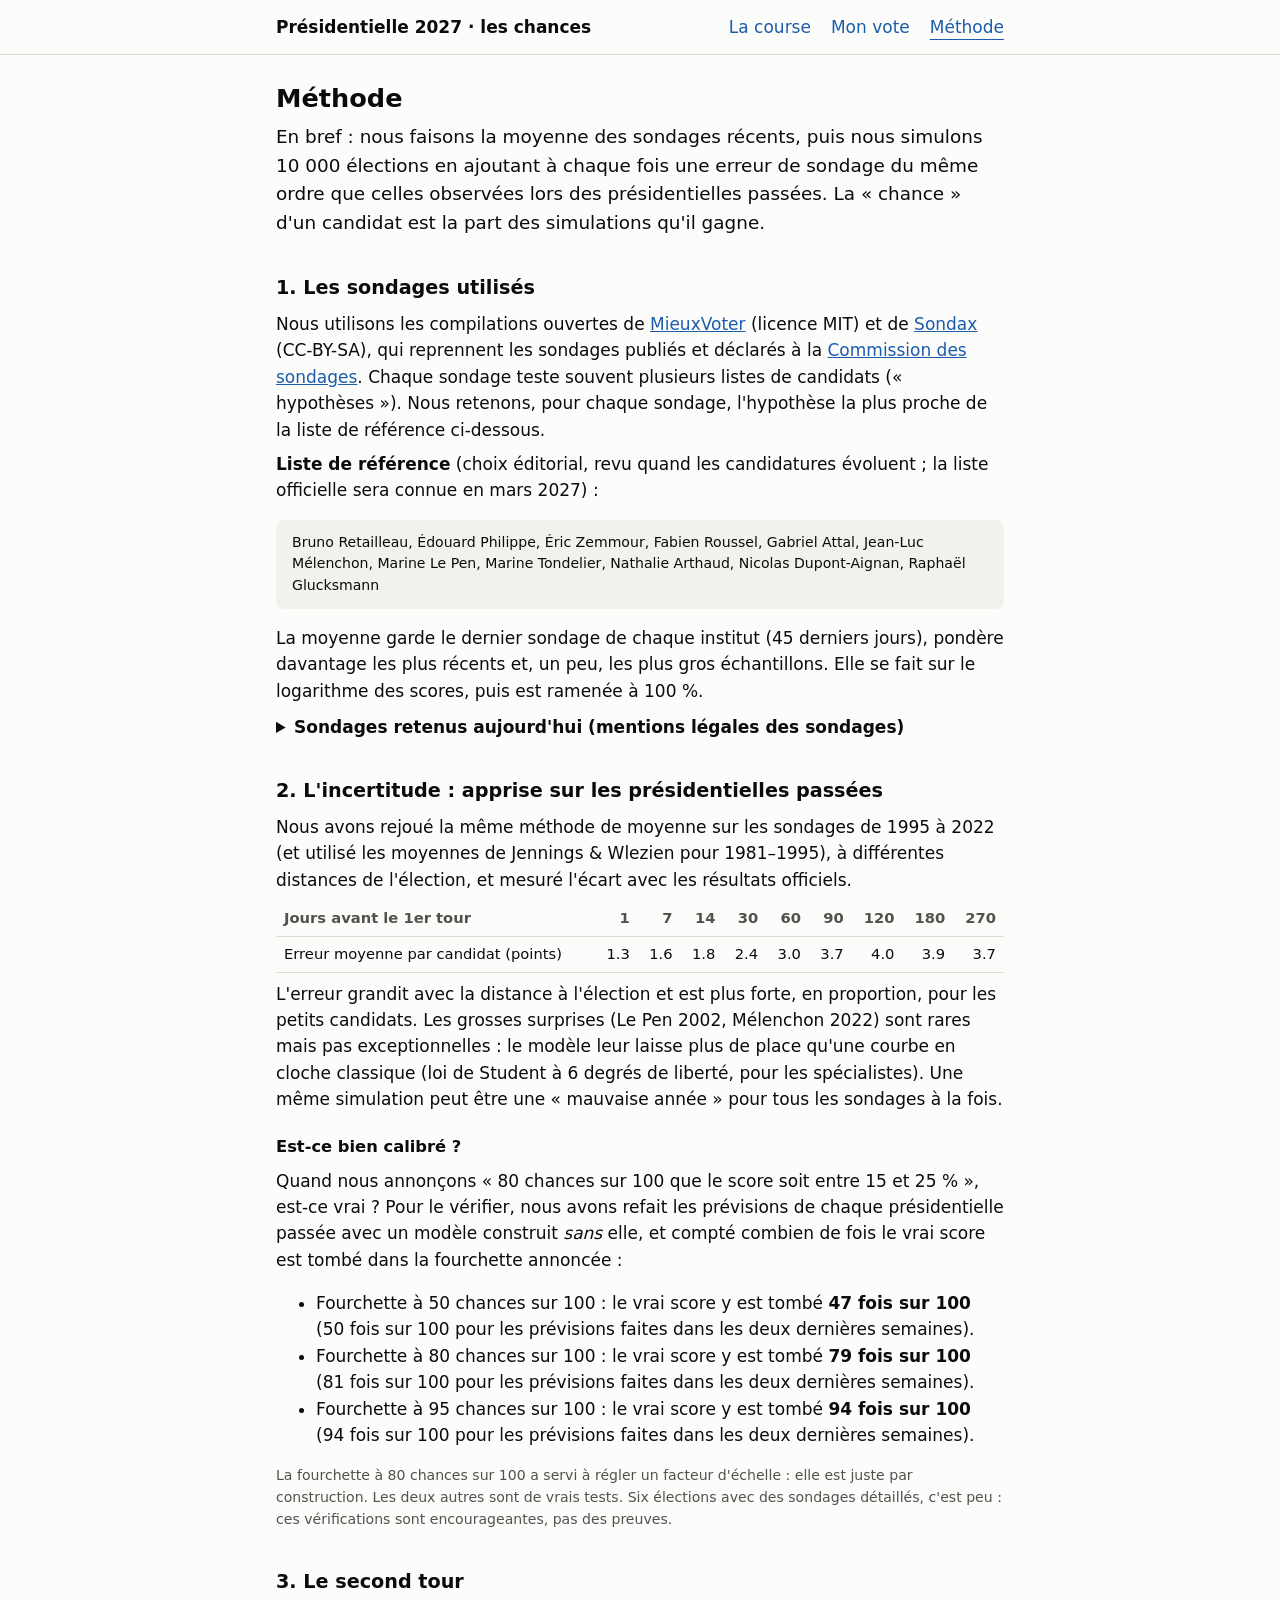
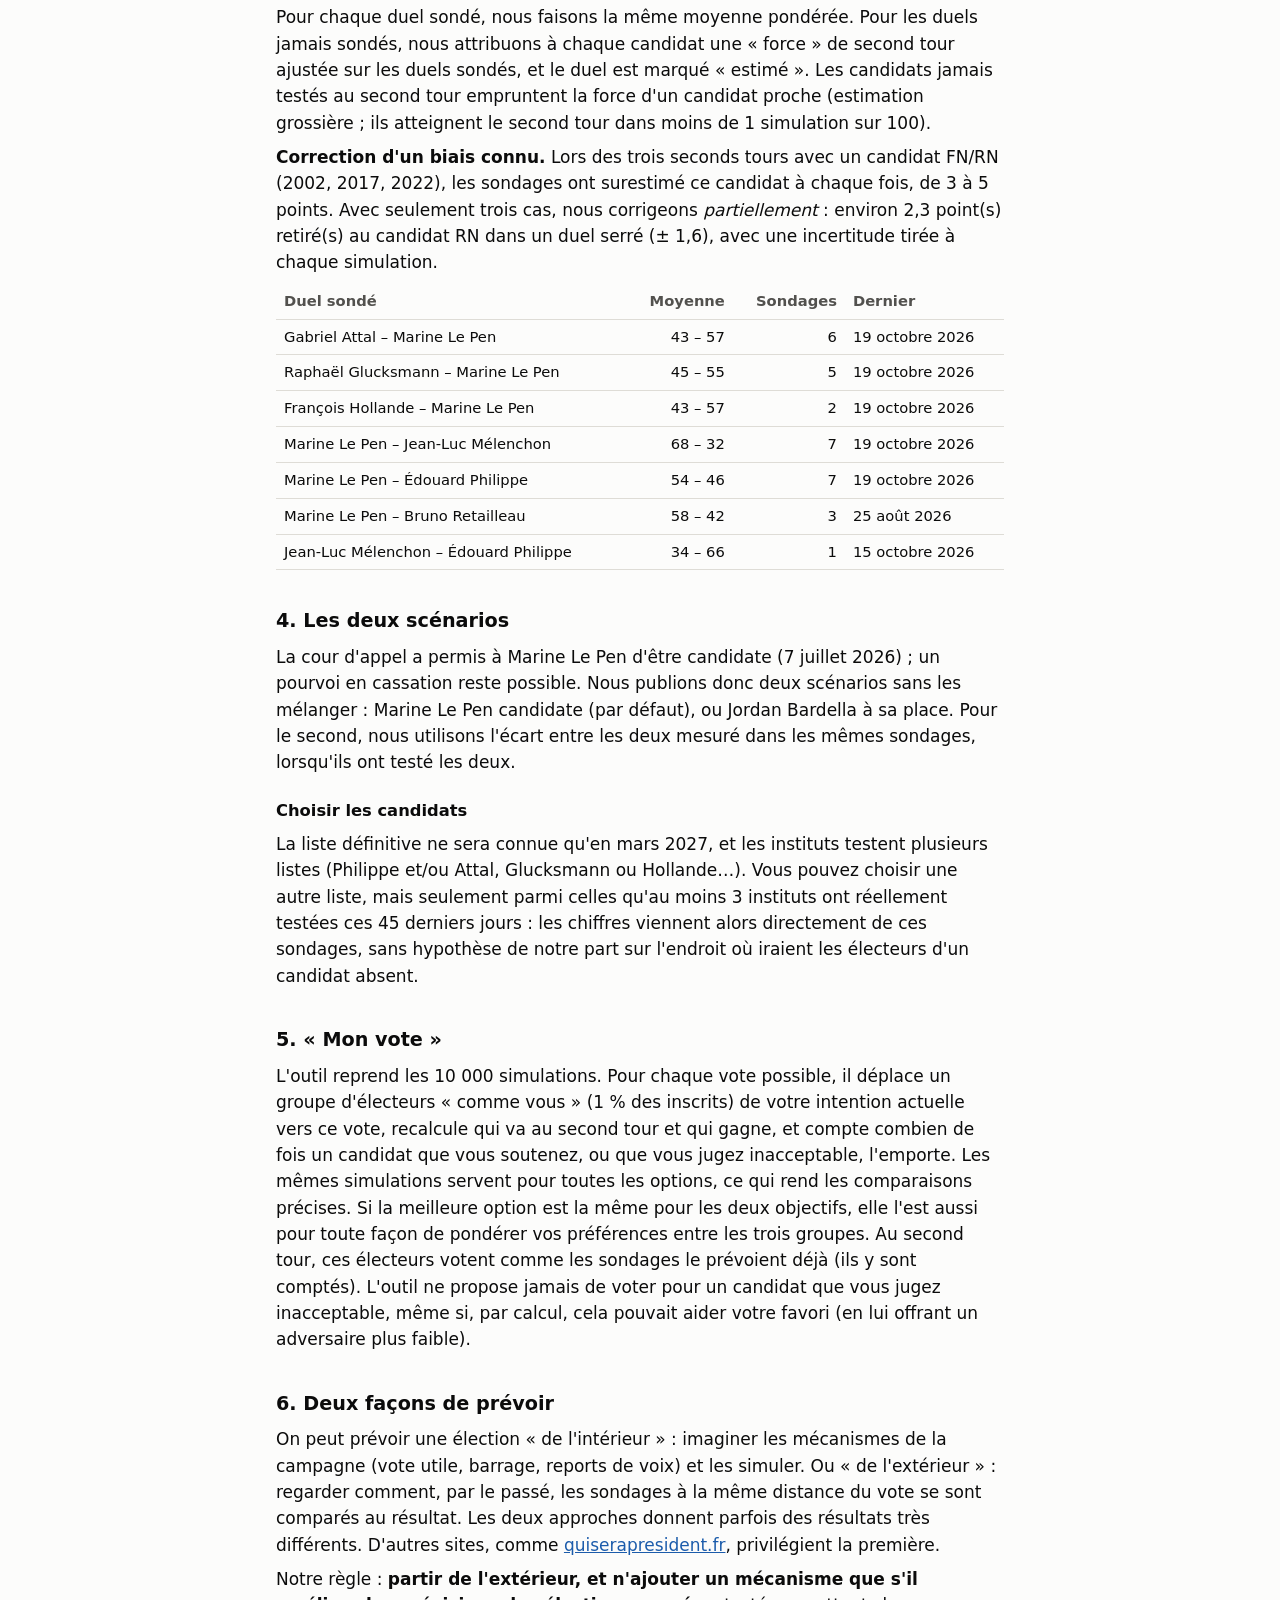
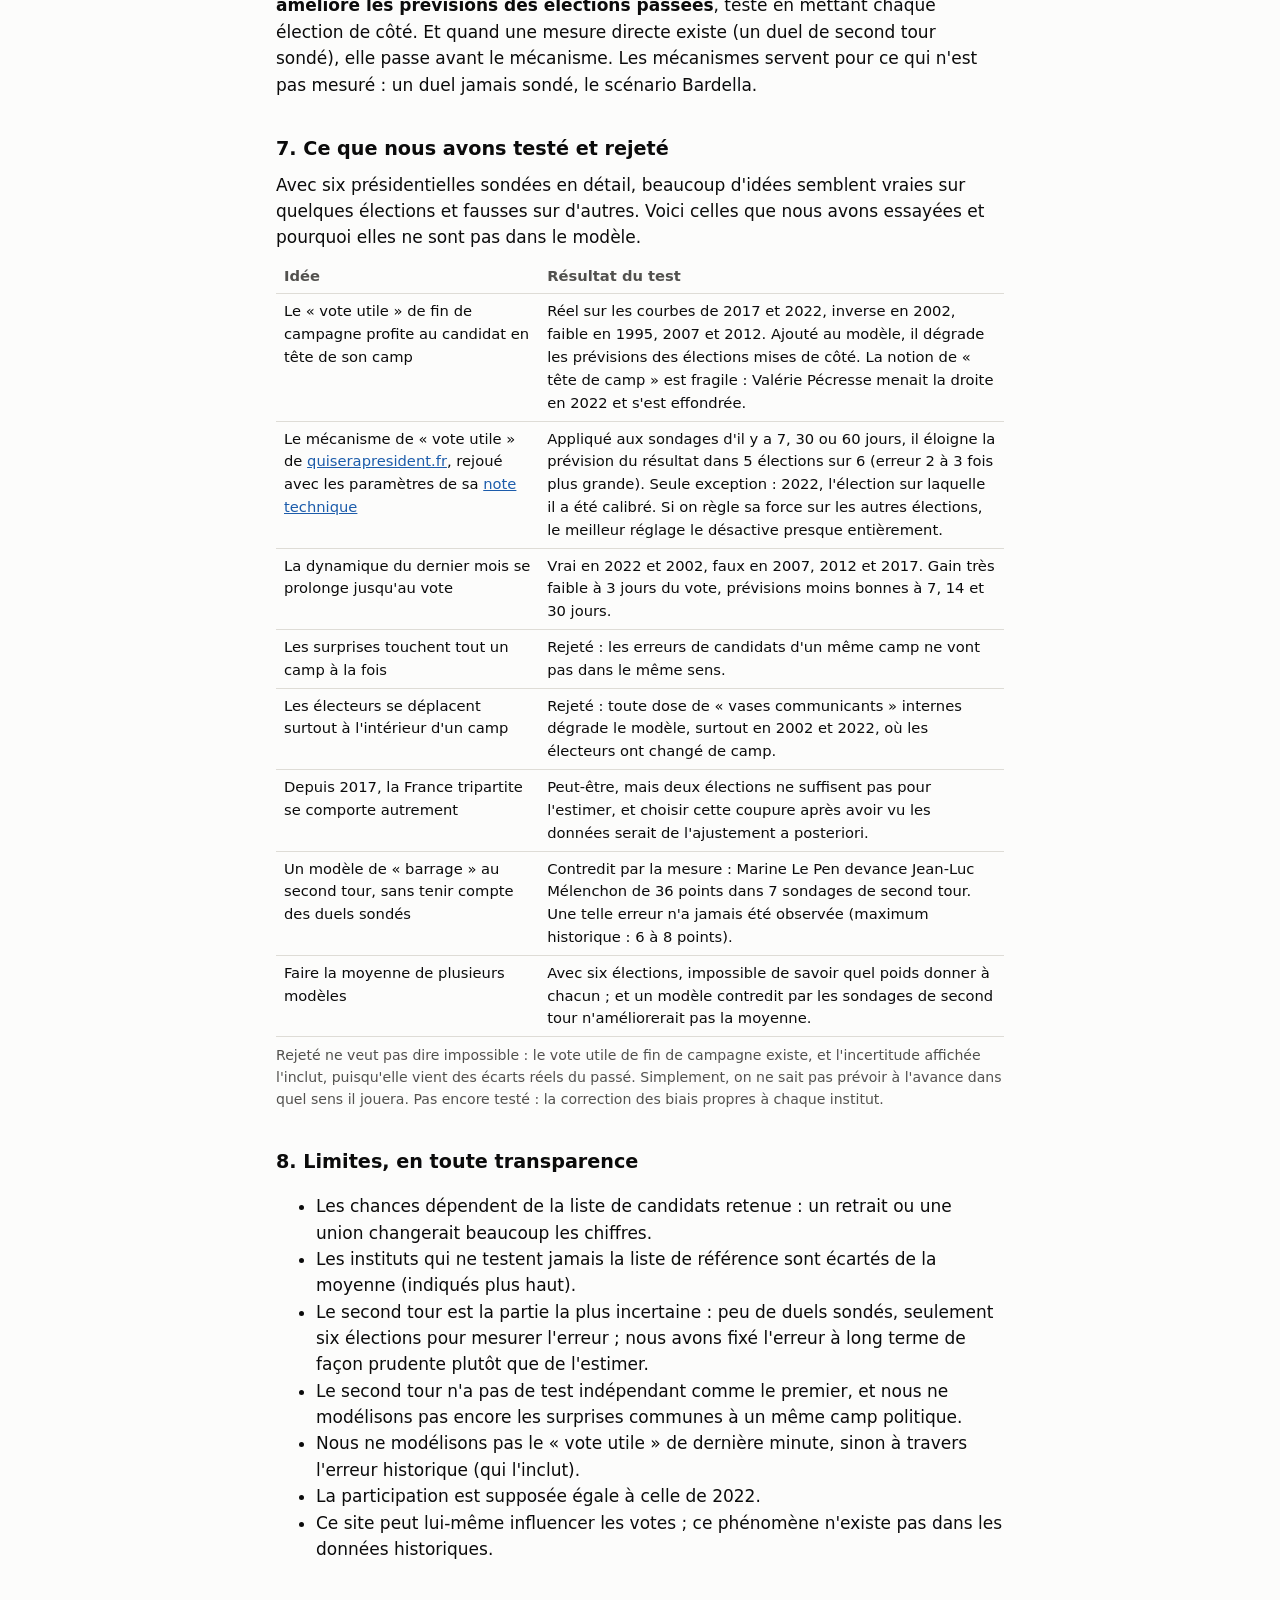
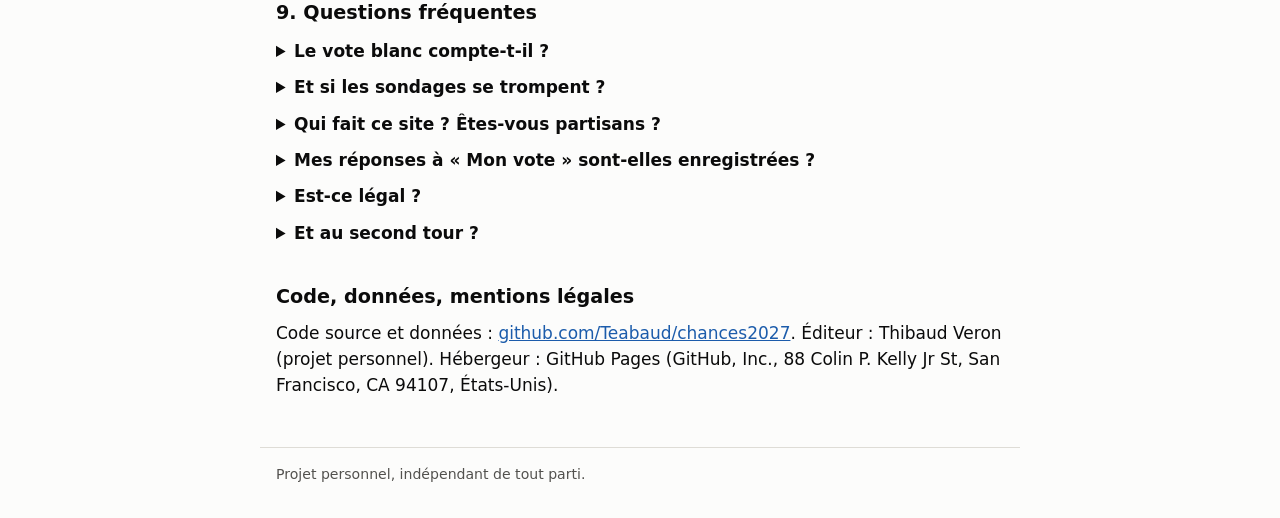
==== site/methode.html @ 71c8d654 "Présidentielle 2027 forecast: pipeline, backtest, site and daily workflow Poll aggregation (MieuxVot" ====
<!doctype html>
<html lang="fr">
<head>
<meta charset="utf-8">
<meta name="viewport" content="width=device-width, initial-scale=1">
<title>Présidentielle 2027 — Méthode</title>
<meta name="description" content="Comment les sondages sont transformés en chances : données, modèle, tests sur les présidentielles passées, limites.">
<link rel="stylesheet" href="style.css">
</head>
<body>
<header><nav>
  <a class="brand" href="index.html">Présidentielle 2027 · les chances</a>
  <a href="index.html">La course</a>
  <a href="vote.html">Mon vote</a>
  <a href="methode.html" aria-current="page">Méthode</a>
</nav></header>
<main>
  <h1>Méthode</h1>
  <p class="lead">En bref : nous faisons la moyenne des sondages récents, puis nous simulons 10 000 élections
    en ajoutant à chaque fois une erreur de sondage du même ordre que celles observées lors des présidentielles passées.
    La « chance » d'un candidat est la part des simulations qu'il gagne.</p>

  <h2>1. Les sondages utilisés</h2>
  <p>Nous utilisons les compilations ouvertes de <a href="https://github.com/MieuxVoter/presidentielle2027">MieuxVoter</a> (licence MIT)
    et de <a href="https://sondax.fr">Sondax</a> (CC-BY-SA), qui reprennent les sondages publiés et déclarés à la
    <a href="https://www.commission-des-sondages.fr">Commission des sondages</a>. Chaque sondage teste souvent plusieurs
    listes de candidats (« hypothèses »). Nous retenons, pour chaque sondage, l'hypothèse la plus proche de la liste de référence ci-dessous.</p>
  <p><strong>Liste de référence</strong> (choix éditorial, revu quand les candidatures évoluent ; la liste officielle sera connue en mars 2027) :</p>
  <p id="lineup" class="box small"></p>
  <p id="excluded" class="small"></p>
  <p>La moyenne garde le dernier sondage de chaque institut (45 derniers jours), pondère davantage les plus récents et,
    un peu, les plus gros échantillons. Elle se fait sur le logarithme des scores, puis est ramenée à 100 %.</p>
  <details><summary>Sondages retenus aujourd'hui (mentions légales des sondages)</summary>
    <div class="scroll"><table id="polls"></table></div>
    <p class="small muted">Chaque sondage a sa notice détaillée (commanditaire, méthode, marge d'erreur) sur le site de la Commission des sondages.</p>
  </details>

  <h2>2. L'incertitude : apprise sur les présidentielles passées</h2>
  <p>Nous avons rejoué la même méthode de moyenne sur les sondages de 1995 à 2022 (et utilisé les moyennes de
    Jennings &amp; Wlezien pour 1981–1995), à différentes distances de l'élection, et mesuré l'écart avec les résultats officiels.</p>
  <div class="scroll"><table id="mae"></table></div>
  <p>L'erreur grandit avec la distance à l'élection et est plus forte, en proportion, pour les petits candidats. Les grosses surprises
    (Le Pen 2002, Mélenchon 2022) sont rares mais pas exceptionnelles : le modèle leur laisse plus de place qu'une courbe en cloche classique
    (loi de Student à <span id="nu"></span> degrés de liberté, pour les spécialistes). Une même simulation peut être une « mauvaise année » pour tous les sondages à la fois.</p>

  <h3>Est-ce bien calibré ?</h3>
  <p>Quand nous annonçons « 80 chances sur 100 que le score soit entre 15 et 25 % », est-ce vrai ? Pour le vérifier, nous avons
    refait les prévisions de chaque présidentielle passée avec un modèle construit <em>sans</em> elle, et compté combien de fois le vrai score
    est tombé dans la fourchette annoncée :</p>
  <ul id="coverage"></ul>
  <p class="small muted">La fourchette à 80 chances sur 100 a servi à régler un facteur d'échelle : elle est juste par construction. Les deux autres sont de vrais tests.
    Six élections avec des sondages détaillés, c'est peu : ces vérifications sont encourageantes, pas des preuves.</p>

  <h2>3. Le second tour</h2>
  <p>Pour chaque duel sondé, nous faisons la même moyenne pondérée. Pour les duels jamais sondés, nous attribuons à chaque candidat
    une « force » de second tour ajustée sur les duels sondés, et le duel est marqué « estimé ». Les candidats jamais testés au second tour
    empruntent la force d'un candidat proche (estimation grossière ; ils atteignent le second tour dans moins de 1 simulation sur 100).</p>
  <p><strong>Correction d'un biais connu.</strong> Lors des trois seconds tours avec un candidat FN/RN (2002, 2017, 2022), les sondages ont
    surestimé ce candidat à chaque fois, de 3 à 5 points. Avec seulement trois cas, nous corrigeons <em>partiellement</em> :
    <span id="rnbias"></span>, avec une incertitude tirée à chaque simulation.</p>
  <div class="scroll"><table id="r2polled"></table></div>

  <h2>4. Les deux scénarios</h2>
  <p>La cour d'appel a permis à Marine Le Pen d'être candidate (7 juillet 2026) ; un pourvoi en cassation reste possible. Nous publions donc
    deux scénarios sans les mélanger : Marine Le Pen candidate (par défaut), ou Jordan Bardella à sa place. Pour le second, nous utilisons
    l'écart entre les deux mesuré dans les mêmes sondages, lorsqu'ils ont testé les deux.</p>

  <h3>Choisir les candidats</h3>
  <p>La liste définitive ne sera connue qu'en mars 2027, et les instituts testent plusieurs listes (Philippe et/ou Attal, Glucksmann ou Hollande…).
    Vous pouvez choisir une autre liste, mais seulement parmi celles qu'au moins 3 instituts ont réellement testées ces 45 derniers jours :
    les chiffres viennent alors directement de ces sondages, sans hypothèse de notre part sur l'endroit où iraient les électeurs d'un candidat absent.</p>

  <h2>5. « Mon vote »</h2>
  <p>L'outil reprend les 10 000 simulations. Pour chaque vote possible, il déplace un groupe d'électeurs « comme vous » (1 % des inscrits)
    de votre intention actuelle vers ce vote, recalcule qui va au second tour et qui gagne, et compte combien de fois un candidat que vous
    soutenez, ou que vous jugez inacceptable, l'emporte. Les mêmes simulations servent pour toutes les options, ce qui rend les comparaisons précises.
    Si la meilleure option est la même pour les deux objectifs, elle l'est aussi pour toute façon de pondérer vos préférences entre les trois groupes.
    Au second tour, ces électeurs votent comme les sondages le prévoient déjà (ils y sont comptés).
    L'outil ne propose jamais de voter pour un candidat que vous jugez inacceptable, même si, par calcul, cela pouvait aider votre favori (en lui offrant un adversaire plus faible).</p>

  <h2>6. Deux façons de prévoir</h2>
  <p>On peut prévoir une élection « de l'intérieur » : imaginer les mécanismes de la campagne (vote utile, barrage, reports de voix) et les simuler.
    Ou « de l'extérieur » : regarder comment, par le passé, les sondages à la même distance du vote se sont comparés au résultat.
    Les deux approches donnent parfois des résultats très différents. D'autres sites, comme
    <a href="https://www.quiserapresident.fr/methodologie">quiserapresident.fr</a>, privilégient la première.</p>
  <p>Notre règle : <strong>partir de l'extérieur, et n'ajouter un mécanisme que s'il améliore les prévisions des élections passées</strong>,
    testé en mettant chaque élection de côté. Et quand une mesure directe existe (un duel de second tour sondé), elle passe avant le mécanisme.
    Les mécanismes servent pour ce qui n'est pas mesuré : un duel jamais sondé, le scénario Bardella.</p>

  <h2>7. Ce que nous avons testé et rejeté</h2>
  <p>Avec six présidentielles sondées en détail, beaucoup d'idées semblent vraies sur quelques élections et fausses sur d'autres.
    Voici celles que nous avons essayées et pourquoi elles ne sont pas dans le modèle.</p>
  <div class="scroll"><table>
    <thead><tr><th>Idée</th><th>Résultat du test</th></tr></thead>
    <tbody>
      <tr><td>Le « vote utile » de fin de campagne profite au candidat en tête de son camp</td>
        <td>Réel sur les courbes de 2017 et 2022, inverse en 2002, faible en 1995, 2007 et 2012. Ajouté au modèle, il dégrade les prévisions des élections mises de côté. La notion de « tête de camp » est fragile : Valérie Pécresse menait la droite en 2022 et s'est effondrée.</td></tr>
      <tr><td>Le mécanisme de « vote utile » de <a href="https://www.quiserapresident.fr/methodologie">quiserapresident.fr</a>, rejoué avec les paramètres de sa <a href="https://www.quiserapresident.fr/Note_technique.pdf">note technique</a></td>
        <td>Appliqué aux sondages d'il y a 7, 30 ou 60 jours, il éloigne la prévision du résultat dans 5 élections sur 6 (erreur 2 à 3 fois plus grande).
          Seule exception : 2022, l'élection sur laquelle il a été calibré. Si on règle sa force sur les autres élections, le meilleur réglage le désactive presque entièrement.</td></tr>
      <tr><td>La dynamique du dernier mois se prolonge jusqu'au vote</td>
        <td>Vrai en 2022 et 2002, faux en 2007, 2012 et 2017. Gain très faible à 3 jours du vote, prévisions moins bonnes à 7, 14 et 30 jours.</td></tr>
      <tr><td>Les surprises touchent tout un camp à la fois</td>
        <td>Rejeté : les erreurs de candidats d'un même camp ne vont pas dans le même sens.</td></tr>
      <tr><td>Les électeurs se déplacent surtout à l'intérieur d'un camp</td>
        <td>Rejeté : toute dose de « vases communicants » internes dégrade le modèle, surtout en 2002 et 2022, où les électeurs ont changé de camp.</td></tr>
      <tr><td>Depuis 2017, la France tripartite se comporte autrement</td>
        <td>Peut-être, mais deux élections ne suffisent pas pour l'estimer, et choisir cette coupure après avoir vu les données serait de l'ajustement a posteriori.</td></tr>
      <tr><td>Un modèle de « barrage » au second tour, sans tenir compte des duels sondés</td>
        <td>Contredit par la mesure : Marine Le Pen devance Jean-Luc Mélenchon de 36 points dans 7 sondages de second tour. Une telle erreur n'a jamais été observée (maximum historique : 6 à 8 points).</td></tr>
      <tr><td>Faire la moyenne de plusieurs modèles</td>
        <td>Avec six élections, impossible de savoir quel poids donner à chacun ; et un modèle contredit par les sondages de second tour n'améliorerait pas la moyenne.</td></tr>
    </tbody>
  </table></div>
  <p class="small muted">Rejeté ne veut pas dire impossible : le vote utile de fin de campagne existe, et l'incertitude affichée l'inclut, puisqu'elle vient des écarts réels du passé.
    Simplement, on ne sait pas prévoir à l'avance dans quel sens il jouera. Pas encore testé : la correction des biais propres à chaque institut.</p>

  <h2>8. Limites, en toute transparence</h2>
  <ul>
    <li>Les chances dépendent de la liste de candidats retenue : un retrait ou une union changerait beaucoup les chiffres.</li>
    <li>Les instituts qui ne testent jamais la liste de référence sont écartés de la moyenne (indiqués plus haut).</li>
    <li>Le second tour est la partie la plus incertaine : peu de duels sondés, seulement six élections pour mesurer l'erreur ; nous avons fixé
      l'erreur à long terme de façon prudente plutôt que de l'estimer.</li>
    <li>Le second tour n'a pas de test indépendant comme le premier, et nous ne modélisons pas encore les surprises communes à un même camp politique.</li>
    <li>Nous ne modélisons pas le « vote utile » de dernière minute, sinon à travers l'erreur historique (qui l'inclut).</li>
    <li>La participation est supposée égale à celle de 2022.</li>
    <li>Ce site peut lui-même influencer les votes ; ce phénomène n'existe pas dans les données historiques.</li>
  </ul>

  <h2>9. Questions fréquentes</h2>
  <details><summary>Le vote blanc compte-t-il ?</summary><p>Les votes blancs sont comptés à part et n'entrent pas dans les pourcentages : pour le résultat, voter blanc revient à s'abstenir.</p></details>
  <details><summary>Et si les sondages se trompent ?</summary><p>C'est prévu : toute l'incertitude affichée vient des erreurs passées des sondages. Un candidat à 20 chances sur 100 gagne une fois sur cinq.</p></details>
  <details><summary>Qui fait ce site ? Êtes-vous partisans ?</summary><p>Un projet personnel, sans financement ni lien avec un parti ou un candidat. Le code et les données sont publics : chacun peut vérifier les calculs.</p></details>
  <details><summary>Mes réponses à « Mon vote » sont-elles enregistrées ?</summary><p>Non. Le calcul se fait dans votre navigateur, rien n'est envoyé. Le site n'utilise ni cookie ni mesure d'audience.</p></details>
  <details><summary>Est-ce légal ?</summary><p>La publication de sondages et de simulations fondées sur des sondages est encadrée par la loi n° 77-808 du 19 juillet 1977. Le site cite chaque sondage utilisé et cesse toute mise à jour la veille et le jour de chaque tour.</p></details>
  <details><summary>Et au second tour ?</summary><p>Entre les deux tours, le site affichera les chances du duel effectivement qualifié.</p></details>

  <h2>Code, données, mentions légales</h2>
  <p>Code source et données : <a href="https://github.com/Teabaud/chances2027">github.com/Teabaud/chances2027</a>.
    Éditeur : Thibaud Veron (projet personnel). Hébergeur : GitHub Pages (GitHub, Inc., 88 Colin P. Kelly Jr St, San Francisco, CA 94107, États-Unis).</p>
</main>
<footer>Projet personnel, indépendant de tout parti.</footer>
<script type="module" src="methode.js"></script>
</body>
</html>
---- site/style.css ----
:root {
  color-scheme: light;
  --surface: #fcfcfb;
  --surface-2: #f2f1ee;
  --border: #dedcd6;
  --text: #0b0b0b;
  --text-2: #52514e;
  --text-3: #6f6e69;
  --series-1: #2a78d6;
  --series-2: #eb6834;
  --accent: #1c5cab;
  --warn-bg: #fff4d6;
}
@media (prefers-color-scheme: dark) {
  :root:not([data-theme="light"]) {
    color-scheme: dark;
    --surface: #1a1a19;
    --surface-2: #242422;
    --border: #3a3a37;
    --text: #f0efec;
    --text-2: #c3c2b7;
    --text-3: #9d9c93;
    --series-1: #3987e5;
    --series-2: #d95926;
    --accent: #86b6ef;
    --warn-bg: #3a3016;
  }
}
:root[data-theme="dark"] {
  color-scheme: dark;
  --surface: #1a1a19;
  --surface-2: #242422;
  --border: #3a3a37;
  --text: #f0efec;
  --text-2: #c3c2b7;
  --text-3: #9d9c93;
  --series-1: #3987e5;
  --series-2: #d95926;
  --accent: #86b6ef;
  --warn-bg: #3a3016;
}

* { box-sizing: border-box; }
body {
  margin: 0;
  background: var(--surface);
  color: var(--text);
  font: 17px/1.55 system-ui, -apple-system, "Segoe UI", Roboto, sans-serif;
}
main, header nav, footer { max-width: 760px; margin: 0 auto; padding: 0 16px; }
header { border-bottom: 1px solid var(--border); }
header nav { display: flex; gap: 20px; align-items: baseline; flex-wrap: wrap; padding-top: 14px; padding-bottom: 14px; }
header nav .brand { font-weight: 700; margin-right: auto; color: var(--text); }
a { color: var(--accent); }
header nav a { text-decoration: none; }
header nav a[aria-current="page"] { text-decoration: underline; text-underline-offset: 6px; }
h1 { font-size: 1.6rem; line-height: 1.25; margin: 28px 0 8px; }
h2 { font-size: 1.2rem; margin: 36px 0 8px; }
h3 { font-size: 1.02rem; margin: 22px 0 6px; }
p { margin: 8px 0; }
.lead { font-size: 1.15rem; }
.muted { color: var(--text-2); }
.small { font-size: 0.88rem; }
.box { background: var(--surface-2); border-radius: 8px; padding: 12px 16px; margin: 16px 0; }
.warn { background: var(--warn-bg); }
.tabs { display: flex; gap: 8px; flex-wrap: wrap; margin: 12px 0; }
.tabs button, .btn {
  font: inherit; font-size: 0.92rem; padding: 6px 12px; border-radius: 999px;
  border: 1px solid var(--border); background: var(--surface); color: var(--text); cursor: pointer;
}
.tabs button:disabled { opacity: 0.4; cursor: not-allowed; }
.tabs { align-items: center; }
.tabs button[aria-pressed="true"] { background: var(--text); color: var(--surface); border-color: var(--text); }
.btn:focus-visible, .tabs button:focus-visible, select:focus-visible { outline: 2px solid var(--accent); outline-offset: 2px; }

/* charts */
.chart { width: 100%; overflow: visible; }
.chart text { fill: var(--text-2); font-size: 13px; }
.chart .label { fill: var(--text); font-size: 14px; }
.chart .value { fill: var(--text); font-size: 13px; font-variant-numeric: tabular-nums; }
.chart .grid { stroke: var(--border); stroke-width: 1; }
.legend { display: flex; gap: 16px; flex-wrap: wrap; font-size: 0.9rem; color: var(--text-2); margin: 6px 0; }
.legend span::before { content: ""; display: inline-block; width: 12px; height: 12px; border-radius: 3px; margin-right: 6px; vertical-align: -1px; background: var(--c); }
.tooltip {
  position: fixed; pointer-events: none; z-index: 10; background: var(--text); color: var(--surface);
  font-size: 0.85rem; padding: 6px 9px; border-radius: 6px; max-width: 260px; display: none;
}

/* tables */
table { border-collapse: collapse; width: 100%; font-size: 0.92rem; font-variant-numeric: tabular-nums; }
th, td { text-align: left; padding: 6px 8px; border-bottom: 1px solid var(--border); vertical-align: top; }
th { color: var(--text-2); font-weight: 600; }
td.num, th.num { text-align: right; }
.scroll { overflow-x: auto; }
details { margin: 10px 0; }
summary { cursor: pointer; font-weight: 600; }

/* vote tool */
.cand-row { display: grid; grid-template-columns: 1fr auto; gap: 8px; align-items: center; padding: 8px 0; border-bottom: 1px solid var(--border); }
.seg { display: inline-flex; border: 1px solid var(--border); border-radius: 8px; overflow: hidden; }
.seg button { font: inherit; font-size: 0.85rem; padding: 6px 9px; border: 0; background: var(--surface); color: var(--text); cursor: pointer; }
.seg button + button { border-left: 1px solid var(--border); }
.seg button[aria-pressed="true"] { background: var(--text); color: var(--surface); }
select { font: inherit; padding: 6px; border-radius: 6px; border: 1px solid var(--border); background: var(--surface); color: var(--text); max-width: 100%; }
.verdict { font-size: 1.1rem; }
.better { font-weight: 700; }
@media (max-width: 520px) {
  .cand-row { grid-template-columns: 1fr; }
  .seg button { padding: 6px 7px; }
}
footer { border-top: 1px solid var(--border); margin-top: 48px; padding-top: 16px; padding-bottom: 32px; color: var(--text-2); font-size: 0.88rem; }
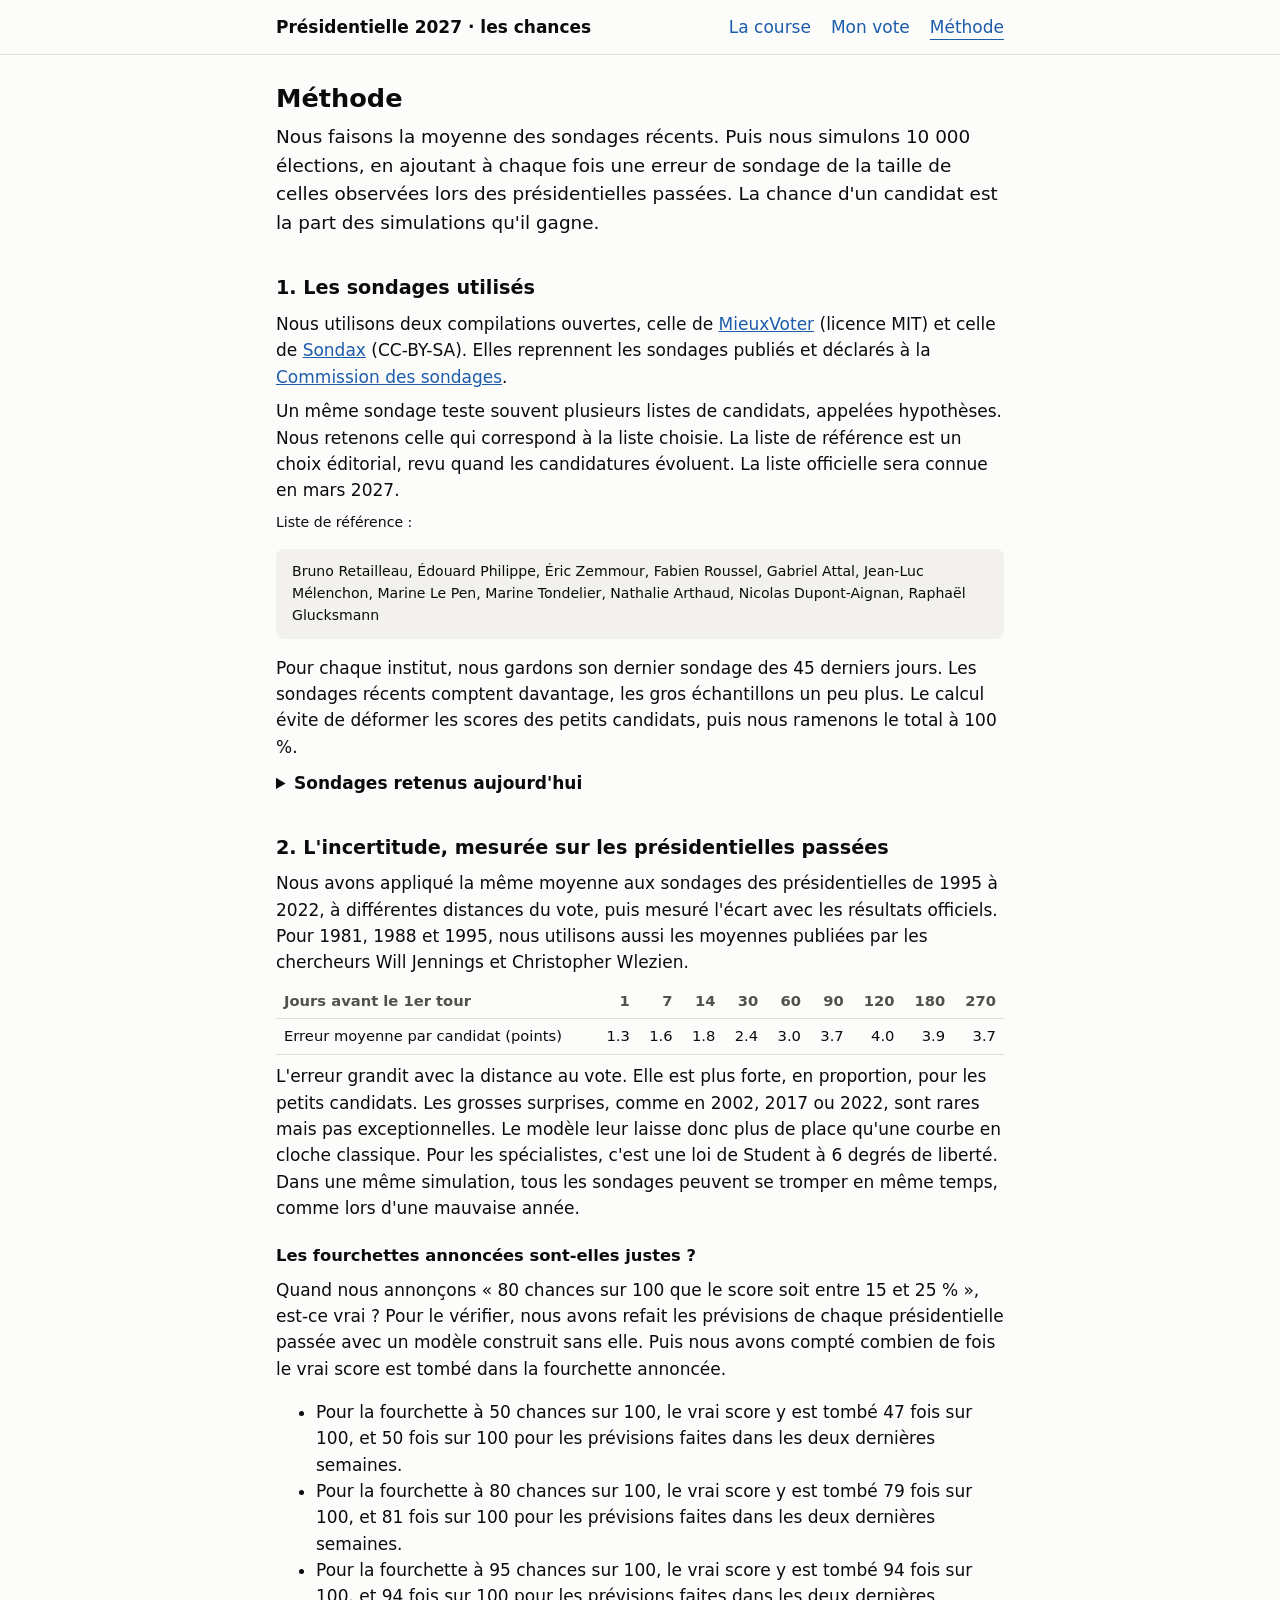
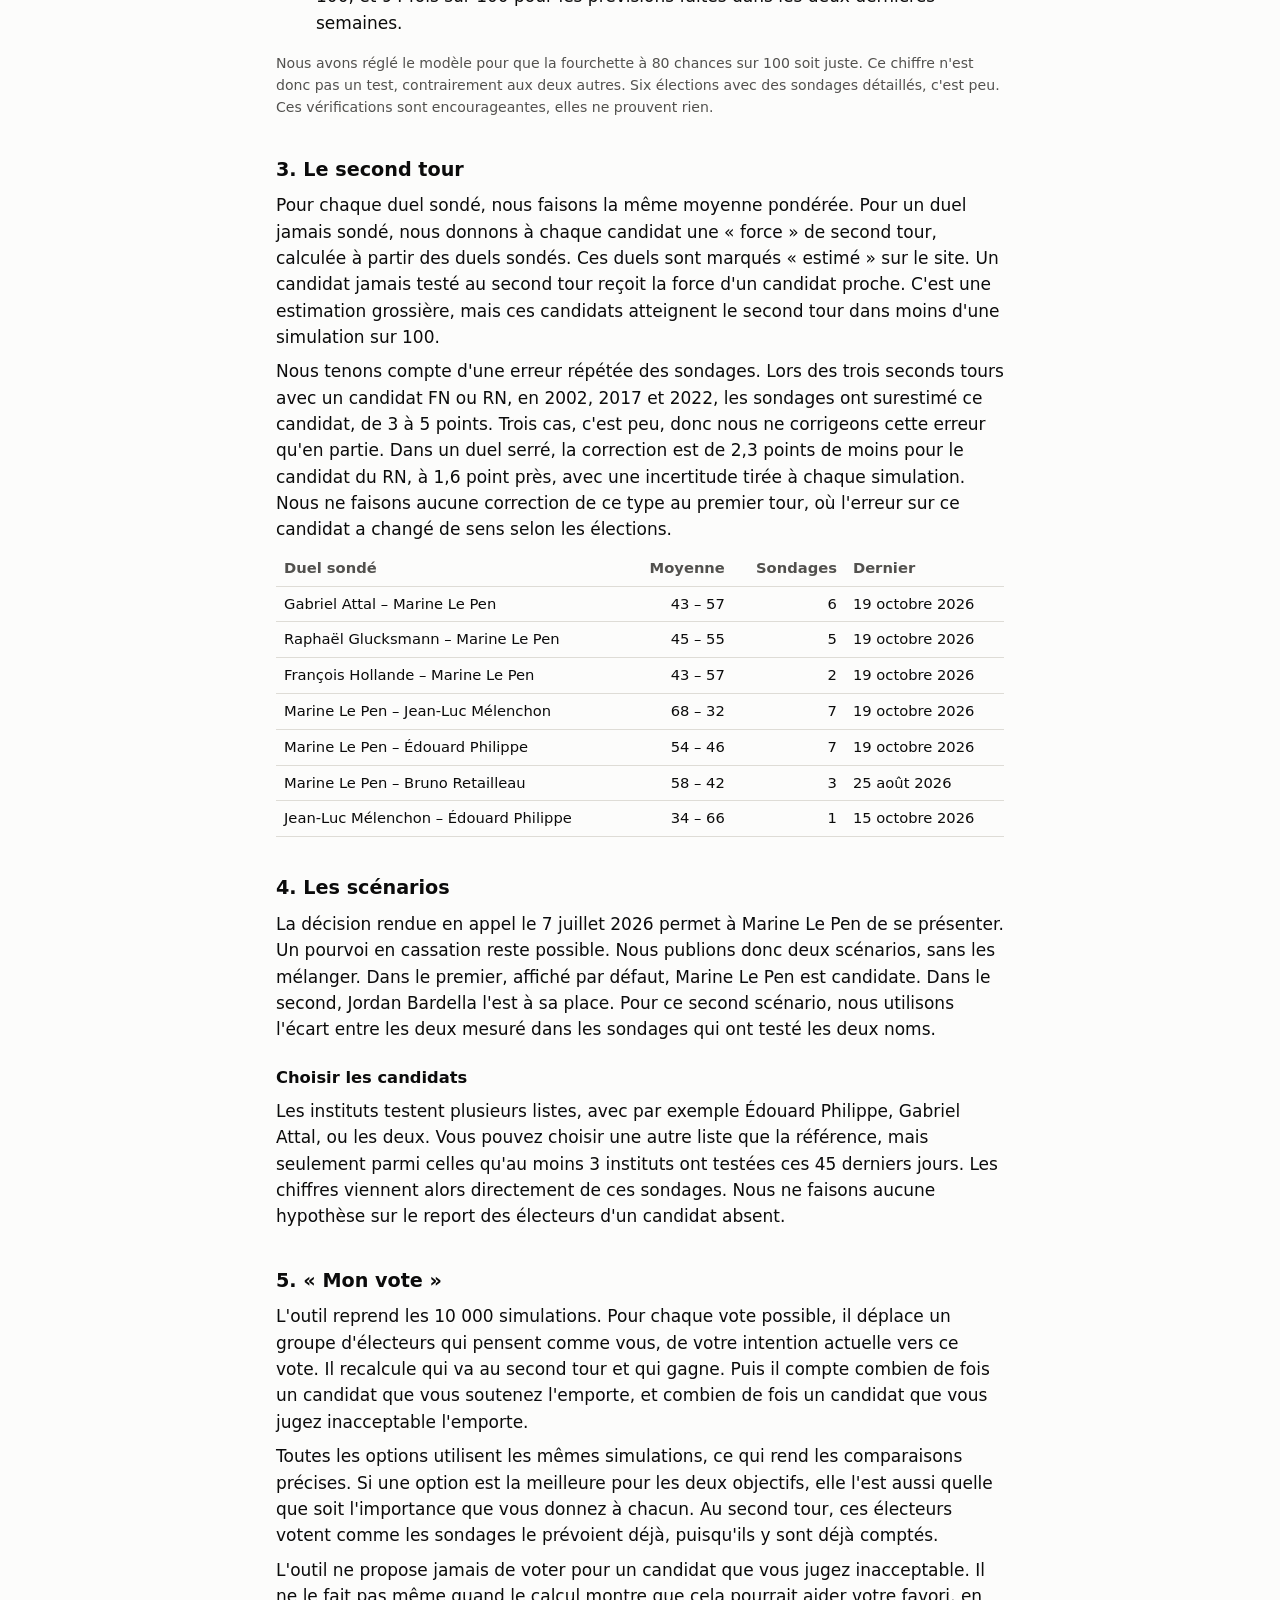
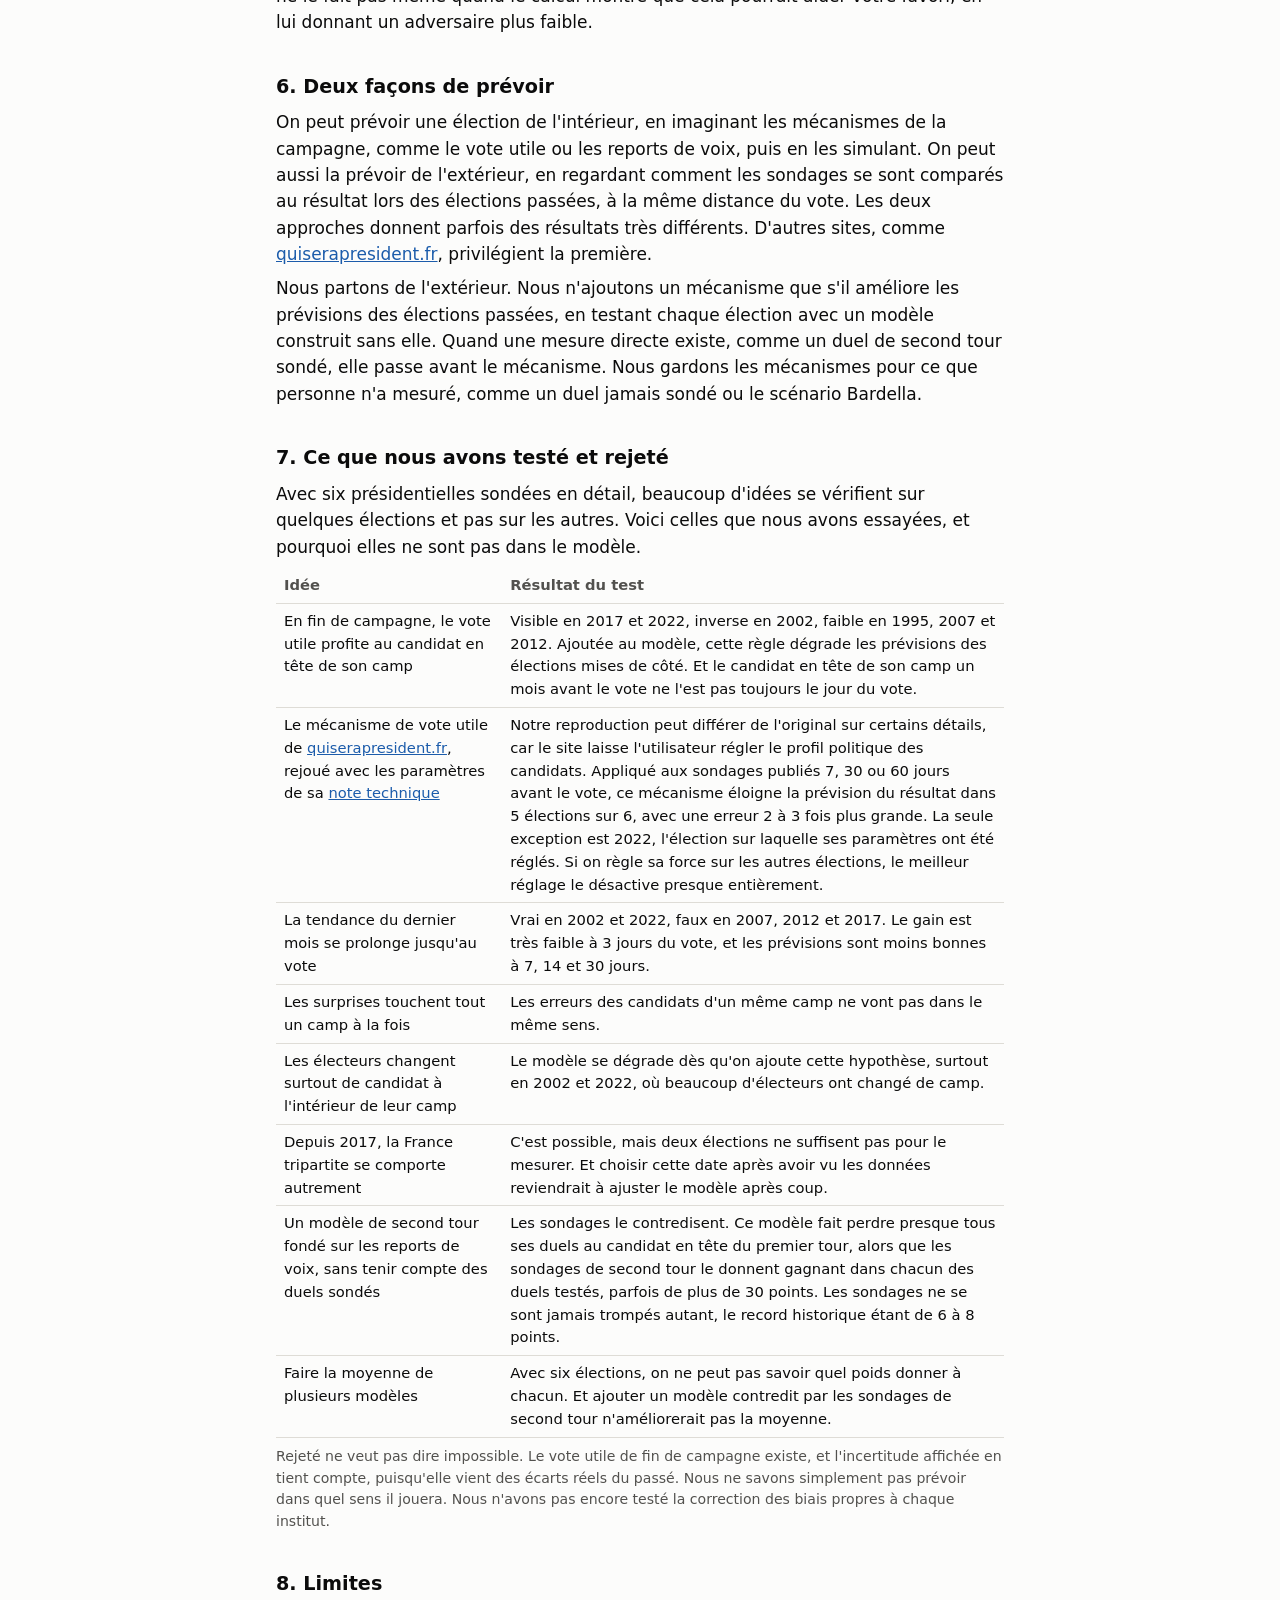
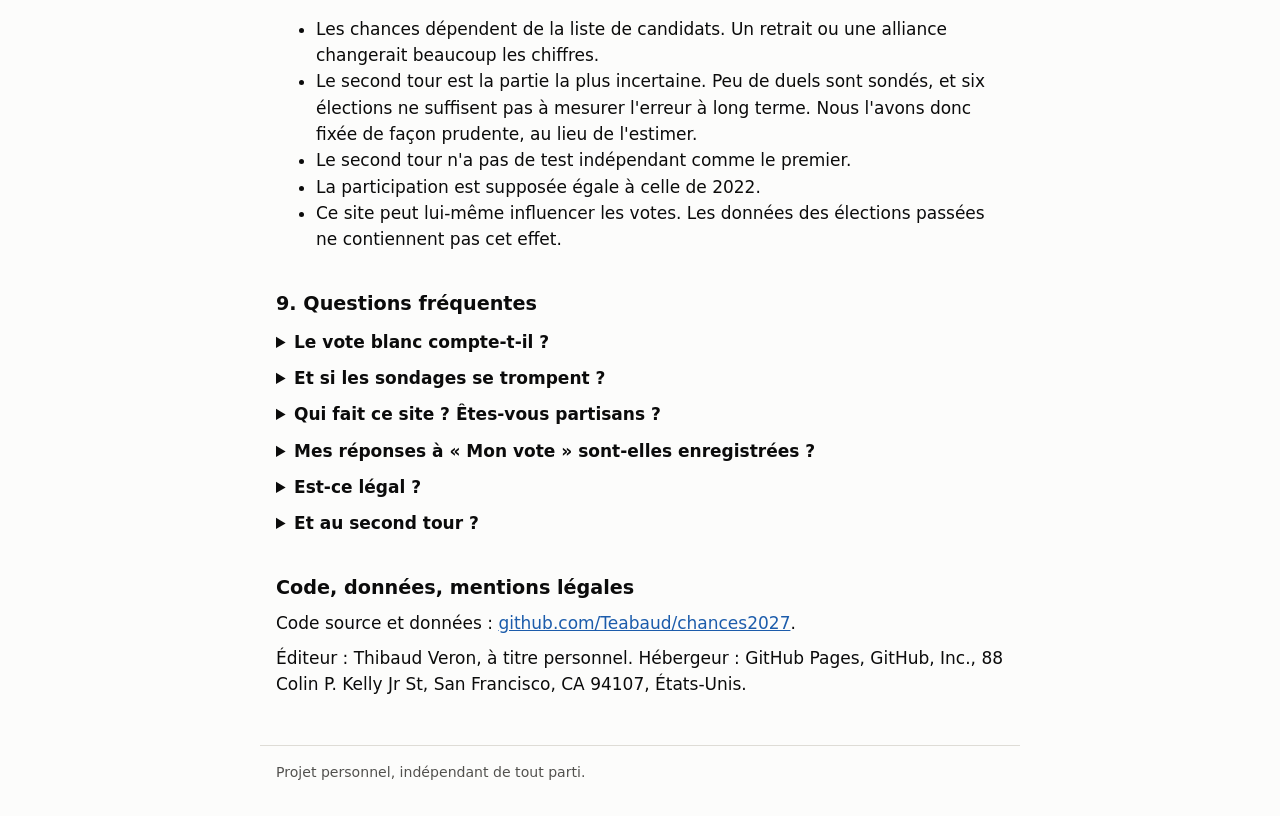
==== commit 31955d28: "Neutral wording, early-horizon banner, safer vote advice, legal table - Remove single-candidate exam" ====
--- a/site/methode.html
+++ b/site/methode.html
@@ -3,7 +3,7 @@
 <head>
 <meta charset="utf-8">
 <meta name="viewport" content="width=device-width, initial-scale=1">
-<title>Présidentielle 2027 — Méthode</title>
+<title>Présidentielle 2027, méthode</title>
 <meta name="description" content="Comment les sondages sont transformés en chances : données, modèle, tests sur les présidentielles passées, limites.">
 <link rel="stylesheet" href="style.css">
 </head>
@@ -16,128 +16,135 @@
 </nav></header>
 <main>
   <h1>Méthode</h1>
-  <p class="lead">En bref : nous faisons la moyenne des sondages récents, puis nous simulons 10 000 élections
-    en ajoutant à chaque fois une erreur de sondage du même ordre que celles observées lors des présidentielles passées.
-    La « chance » d'un candidat est la part des simulations qu'il gagne.</p>
+  <p class="lead">Nous faisons la moyenne des sondages récents. Puis nous simulons 10 000 élections, en ajoutant à chaque fois
+    une erreur de sondage de la taille de celles observées lors des présidentielles passées.
+    La chance d'un candidat est la part des simulations qu'il gagne.</p>
 
   <h2>1. Les sondages utilisés</h2>
-  <p>Nous utilisons les compilations ouvertes de <a href="https://github.com/MieuxVoter/presidentielle2027">MieuxVoter</a> (licence MIT)
-    et de <a href="https://sondax.fr">Sondax</a> (CC-BY-SA), qui reprennent les sondages publiés et déclarés à la
-    <a href="https://www.commission-des-sondages.fr">Commission des sondages</a>. Chaque sondage teste souvent plusieurs
-    listes de candidats (« hypothèses »). Nous retenons, pour chaque sondage, l'hypothèse la plus proche de la liste de référence ci-dessous.</p>
-  <p><strong>Liste de référence</strong> (choix éditorial, revu quand les candidatures évoluent ; la liste officielle sera connue en mars 2027) :</p>
+  <p>Nous utilisons deux compilations ouvertes, celle de <a href="https://github.com/MieuxVoter/presidentielle2027">MieuxVoter</a>
+    (licence MIT) et celle de <a href="https://sondax.fr">Sondax</a> (CC-BY-SA). Elles reprennent les sondages publiés et déclarés à la
+    <a href="https://www.commission-des-sondages.fr">Commission des sondages</a>.</p>
+  <p>Un même sondage teste souvent plusieurs listes de candidats, appelées hypothèses. Nous retenons celle qui correspond à la liste choisie.
+    La liste de référence est un choix éditorial, revu quand les candidatures évoluent. La liste officielle sera connue en mars 2027.</p>
+  <p class="small">Liste de référence :</p>
   <p id="lineup" class="box small"></p>
   <p id="excluded" class="small"></p>
-  <p>La moyenne garde le dernier sondage de chaque institut (45 derniers jours), pondère davantage les plus récents et,
-    un peu, les plus gros échantillons. Elle se fait sur le logarithme des scores, puis est ramenée à 100 %.</p>
-  <details><summary>Sondages retenus aujourd'hui (mentions légales des sondages)</summary>
+  <p>Pour chaque institut, nous gardons son dernier sondage des 45 derniers jours. Les sondages récents comptent davantage,
+    les gros échantillons un peu plus. Le calcul évite de déformer les scores des petits candidats, puis nous ramenons le total à 100 %.</p>
+  <details><summary>Sondages retenus aujourd'hui</summary>
     <div class="scroll"><table id="polls"></table></div>
-    <p class="small muted">Chaque sondage a sa notice détaillée (commanditaire, méthode, marge d'erreur) sur le site de la Commission des sondages.</p>
+    <p class="small muted">Chaque sondage a une notice détaillée sur le site de la Commission des sondages, avec le commanditaire, la méthode et la marge d'erreur.</p>
   </details>
 
-  <h2>2. L'incertitude : apprise sur les présidentielles passées</h2>
-  <p>Nous avons rejoué la même méthode de moyenne sur les sondages de 1995 à 2022 (et utilisé les moyennes de
-    Jennings &amp; Wlezien pour 1981–1995), à différentes distances de l'élection, et mesuré l'écart avec les résultats officiels.</p>
+  <h2>2. L'incertitude, mesurée sur les présidentielles passées</h2>
+  <p>Nous avons appliqué la même moyenne aux sondages des présidentielles de 1995 à 2022, à différentes distances du vote,
+    puis mesuré l'écart avec les résultats officiels. Pour 1981, 1988 et 1995, nous utilisons aussi les moyennes publiées par
+    les chercheurs Will Jennings et Christopher Wlezien.</p>
   <div class="scroll"><table id="mae"></table></div>
-  <p>L'erreur grandit avec la distance à l'élection et est plus forte, en proportion, pour les petits candidats. Les grosses surprises
-    (Le Pen 2002, Mélenchon 2022) sont rares mais pas exceptionnelles : le modèle leur laisse plus de place qu'une courbe en cloche classique
-    (loi de Student à <span id="nu"></span> degrés de liberté, pour les spécialistes). Une même simulation peut être une « mauvaise année » pour tous les sondages à la fois.</p>
+  <p>L'erreur grandit avec la distance au vote. Elle est plus forte, en proportion, pour les petits candidats.
+    Les grosses surprises, comme en 2002, 2017 ou 2022, sont rares mais pas exceptionnelles. Le modèle leur laisse donc plus de place
+    qu'une courbe en cloche classique. Pour les spécialistes, c'est une loi de Student à <span id="nu"></span> degrés de liberté.
+    Dans une même simulation, tous les sondages peuvent se tromper en même temps, comme lors d'une mauvaise année.</p>
 
-  <h3>Est-ce bien calibré ?</h3>
+  <h3>Les fourchettes annoncées sont-elles justes ?</h3>
   <p>Quand nous annonçons « 80 chances sur 100 que le score soit entre 15 et 25 % », est-ce vrai ? Pour le vérifier, nous avons
-    refait les prévisions de chaque présidentielle passée avec un modèle construit <em>sans</em> elle, et compté combien de fois le vrai score
-    est tombé dans la fourchette annoncée :</p>
+    refait les prévisions de chaque présidentielle passée avec un modèle construit sans elle. Puis nous avons compté combien de fois
+    le vrai score est tombé dans la fourchette annoncée.</p>
   <ul id="coverage"></ul>
-  <p class="small muted">La fourchette à 80 chances sur 100 a servi à régler un facteur d'échelle : elle est juste par construction. Les deux autres sont de vrais tests.
-    Six élections avec des sondages détaillés, c'est peu : ces vérifications sont encourageantes, pas des preuves.</p>
+  <p class="small muted">Nous avons réglé le modèle pour que la fourchette à 80 chances sur 100 soit juste. Ce chiffre n'est donc pas un test, contrairement aux deux autres.
+    Six élections avec des sondages détaillés, c'est peu. Ces vérifications sont encourageantes, elles ne prouvent rien.</p>
 
   <h2>3. Le second tour</h2>
-  <p>Pour chaque duel sondé, nous faisons la même moyenne pondérée. Pour les duels jamais sondés, nous attribuons à chaque candidat
-    une « force » de second tour ajustée sur les duels sondés, et le duel est marqué « estimé ». Les candidats jamais testés au second tour
-    empruntent la force d'un candidat proche (estimation grossière ; ils atteignent le second tour dans moins de 1 simulation sur 100).</p>
-  <p><strong>Correction d'un biais connu.</strong> Lors des trois seconds tours avec un candidat FN/RN (2002, 2017, 2022), les sondages ont
-    surestimé ce candidat à chaque fois, de 3 à 5 points. Avec seulement trois cas, nous corrigeons <em>partiellement</em> :
-    <span id="rnbias"></span>, avec une incertitude tirée à chaque simulation.</p>
+  <p>Pour chaque duel sondé, nous faisons la même moyenne pondérée. Pour un duel jamais sondé, nous donnons à chaque candidat
+    une « force » de second tour, calculée à partir des duels sondés. Ces duels sont marqués « estimé » sur le site.
+    Un candidat jamais testé au second tour reçoit la force d'un candidat proche. C'est une estimation grossière, mais ces candidats
+    atteignent le second tour dans moins d'une simulation sur 100.</p>
+  <p>Nous tenons compte d'une erreur répétée des sondages. Lors des trois seconds tours avec un candidat FN ou RN, en 2002, 2017 et 2022,
+    les sondages ont surestimé ce candidat, de 3 à 5 points. Trois cas, c'est peu, donc nous ne corrigeons cette erreur qu'en partie.
+    Dans un duel serré, la correction est de <span id="rnbias"></span>, avec une incertitude tirée à chaque simulation.
+    Nous ne faisons aucune correction de ce type au premier tour, où l'erreur sur ce candidat a changé de sens selon les élections.</p>
   <div class="scroll"><table id="r2polled"></table></div>
 
-  <h2>4. Les deux scénarios</h2>
-  <p>La cour d'appel a permis à Marine Le Pen d'être candidate (7 juillet 2026) ; un pourvoi en cassation reste possible. Nous publions donc
-    deux scénarios sans les mélanger : Marine Le Pen candidate (par défaut), ou Jordan Bardella à sa place. Pour le second, nous utilisons
-    l'écart entre les deux mesuré dans les mêmes sondages, lorsqu'ils ont testé les deux.</p>
-
+  <h2>4. Les scénarios</h2>
+  <p>La décision rendue en appel le 7 juillet 2026 permet à Marine Le Pen de se présenter. Un pourvoi en cassation reste possible.
+    Nous publions donc deux scénarios, sans les mélanger. Dans le premier, affiché par défaut, Marine Le Pen est candidate.
+    Dans le second, Jordan Bardella l'est à sa place. Pour ce second scénario, nous utilisons l'écart entre les deux mesuré dans les sondages
+    qui ont testé les deux noms.</p>
   <h3>Choisir les candidats</h3>
-  <p>La liste définitive ne sera connue qu'en mars 2027, et les instituts testent plusieurs listes (Philippe et/ou Attal, Glucksmann ou Hollande…).
-    Vous pouvez choisir une autre liste, mais seulement parmi celles qu'au moins 3 instituts ont réellement testées ces 45 derniers jours :
-    les chiffres viennent alors directement de ces sondages, sans hypothèse de notre part sur l'endroit où iraient les électeurs d'un candidat absent.</p>
+  <p>Les instituts testent plusieurs listes, avec par exemple Édouard Philippe, Gabriel Attal, ou les deux. Vous pouvez choisir une autre liste
+    que la référence, mais seulement parmi celles qu'au moins 3 instituts ont testées ces 45 derniers jours. Les chiffres viennent alors
+    directement de ces sondages. Nous ne faisons aucune hypothèse sur le report des électeurs d'un candidat absent.</p>
 
   <h2>5. « Mon vote »</h2>
-  <p>L'outil reprend les 10 000 simulations. Pour chaque vote possible, il déplace un groupe d'électeurs « comme vous » (1 % des inscrits)
-    de votre intention actuelle vers ce vote, recalcule qui va au second tour et qui gagne, et compte combien de fois un candidat que vous
-    soutenez, ou que vous jugez inacceptable, l'emporte. Les mêmes simulations servent pour toutes les options, ce qui rend les comparaisons précises.
-    Si la meilleure option est la même pour les deux objectifs, elle l'est aussi pour toute façon de pondérer vos préférences entre les trois groupes.
-    Au second tour, ces électeurs votent comme les sondages le prévoient déjà (ils y sont comptés).
-    L'outil ne propose jamais de voter pour un candidat que vous jugez inacceptable, même si, par calcul, cela pouvait aider votre favori (en lui offrant un adversaire plus faible).</p>
+  <p>L'outil reprend les 10 000 simulations. Pour chaque vote possible, il déplace un groupe d'électeurs qui pensent comme vous,
+    de votre intention actuelle vers ce vote. Il recalcule qui va au second tour et qui gagne. Puis il compte combien de fois un candidat
+    que vous soutenez l'emporte, et combien de fois un candidat que vous jugez inacceptable l'emporte.</p>
+  <p>Toutes les options utilisent les mêmes simulations, ce qui rend les comparaisons précises. Si une option est la meilleure pour les deux objectifs,
+    elle l'est aussi quelle que soit l'importance que vous donnez à chacun. Au second tour, ces électeurs votent comme les sondages le prévoient déjà,
+    puisqu'ils y sont déjà comptés.</p>
+  <p>L'outil ne propose jamais de voter pour un candidat que vous jugez inacceptable. Il ne le fait pas même quand le calcul montre que
+    cela pourrait aider votre favori, en lui donnant un adversaire plus faible.</p>
 
   <h2>6. Deux façons de prévoir</h2>
-  <p>On peut prévoir une élection « de l'intérieur » : imaginer les mécanismes de la campagne (vote utile, barrage, reports de voix) et les simuler.
-    Ou « de l'extérieur » : regarder comment, par le passé, les sondages à la même distance du vote se sont comparés au résultat.
-    Les deux approches donnent parfois des résultats très différents. D'autres sites, comme
-    <a href="https://www.quiserapresident.fr/methodologie">quiserapresident.fr</a>, privilégient la première.</p>
-  <p>Notre règle : <strong>partir de l'extérieur, et n'ajouter un mécanisme que s'il améliore les prévisions des élections passées</strong>,
-    testé en mettant chaque élection de côté. Et quand une mesure directe existe (un duel de second tour sondé), elle passe avant le mécanisme.
-    Les mécanismes servent pour ce qui n'est pas mesuré : un duel jamais sondé, le scénario Bardella.</p>
+  <p>On peut prévoir une élection de l'intérieur, en imaginant les mécanismes de la campagne, comme le vote utile ou les reports de voix,
+    puis en les simulant. On peut aussi la prévoir de l'extérieur, en regardant comment les sondages se sont comparés au résultat
+    lors des élections passées, à la même distance du vote. Les deux approches donnent parfois des résultats très différents.
+    D'autres sites, comme <a href="https://www.quiserapresident.fr/methodologie">quiserapresident.fr</a>, privilégient la première.</p>
+  <p>Nous partons de l'extérieur. Nous n'ajoutons un mécanisme que s'il améliore les prévisions des élections passées, en testant chaque élection
+    avec un modèle construit sans elle. Quand une mesure directe existe, comme un duel de second tour sondé, elle passe avant le mécanisme.
+    Nous gardons les mécanismes pour ce que personne n'a mesuré, comme un duel jamais sondé ou le scénario Bardella.</p>
 
   <h2>7. Ce que nous avons testé et rejeté</h2>
-  <p>Avec six présidentielles sondées en détail, beaucoup d'idées semblent vraies sur quelques élections et fausses sur d'autres.
-    Voici celles que nous avons essayées et pourquoi elles ne sont pas dans le modèle.</p>
+  <p>Avec six présidentielles sondées en détail, beaucoup d'idées se vérifient sur quelques élections et pas sur les autres.
+    Voici celles que nous avons essayées, et pourquoi elles ne sont pas dans le modèle.</p>
   <div class="scroll"><table>
     <thead><tr><th>Idée</th><th>Résultat du test</th></tr></thead>
     <tbody>
-      <tr><td>Le « vote utile » de fin de campagne profite au candidat en tête de son camp</td>
-        <td>Réel sur les courbes de 2017 et 2022, inverse en 2002, faible en 1995, 2007 et 2012. Ajouté au modèle, il dégrade les prévisions des élections mises de côté. La notion de « tête de camp » est fragile : Valérie Pécresse menait la droite en 2022 et s'est effondrée.</td></tr>
-      <tr><td>Le mécanisme de « vote utile » de <a href="https://www.quiserapresident.fr/methodologie">quiserapresident.fr</a>, rejoué avec les paramètres de sa <a href="https://www.quiserapresident.fr/Note_technique.pdf">note technique</a></td>
-        <td>Appliqué aux sondages d'il y a 7, 30 ou 60 jours, il éloigne la prévision du résultat dans 5 élections sur 6 (erreur 2 à 3 fois plus grande).
-          Seule exception : 2022, l'élection sur laquelle il a été calibré. Si on règle sa force sur les autres élections, le meilleur réglage le désactive presque entièrement.</td></tr>
-      <tr><td>La dynamique du dernier mois se prolonge jusqu'au vote</td>
-        <td>Vrai en 2022 et 2002, faux en 2007, 2012 et 2017. Gain très faible à 3 jours du vote, prévisions moins bonnes à 7, 14 et 30 jours.</td></tr>
+      <tr><td>En fin de campagne, le vote utile profite au candidat en tête de son camp</td>
+        <td>Visible en 2017 et 2022, inverse en 2002, faible en 1995, 2007 et 2012. Ajoutée au modèle, cette règle dégrade les prévisions des élections mises de côté.
+          Et le candidat en tête de son camp un mois avant le vote ne l'est pas toujours le jour du vote.</td></tr>
+      <tr><td>Le mécanisme de vote utile de <a href="https://www.quiserapresident.fr/methodologie">quiserapresident.fr</a>, rejoué avec les paramètres de sa <a href="https://www.quiserapresident.fr/Note_technique.pdf">note technique</a></td>
+        <td>Notre reproduction peut différer de l'original sur certains détails, car le site laisse l'utilisateur régler le profil politique des candidats.
+          Appliqué aux sondages publiés 7, 30 ou 60 jours avant le vote, ce mécanisme éloigne la prévision du résultat dans 5 élections sur 6, avec une erreur 2 à 3 fois plus grande.
+          La seule exception est 2022, l'élection sur laquelle ses paramètres ont été réglés. Si on règle sa force sur les autres élections, le meilleur réglage le désactive presque entièrement.</td></tr>
+      <tr><td>La tendance du dernier mois se prolonge jusqu'au vote</td>
+        <td>Vrai en 2002 et 2022, faux en 2007, 2012 et 2017. Le gain est très faible à 3 jours du vote, et les prévisions sont moins bonnes à 7, 14 et 30 jours.</td></tr>
       <tr><td>Les surprises touchent tout un camp à la fois</td>
-        <td>Rejeté : les erreurs de candidats d'un même camp ne vont pas dans le même sens.</td></tr>
-      <tr><td>Les électeurs se déplacent surtout à l'intérieur d'un camp</td>
-        <td>Rejeté : toute dose de « vases communicants » internes dégrade le modèle, surtout en 2002 et 2022, où les électeurs ont changé de camp.</td></tr>
+        <td>Les erreurs des candidats d'un même camp ne vont pas dans le même sens.</td></tr>
+      <tr><td>Les électeurs changent surtout de candidat à l'intérieur de leur camp</td>
+        <td>Le modèle se dégrade dès qu'on ajoute cette hypothèse, surtout en 2002 et 2022, où beaucoup d'électeurs ont changé de camp.</td></tr>
       <tr><td>Depuis 2017, la France tripartite se comporte autrement</td>
-        <td>Peut-être, mais deux élections ne suffisent pas pour l'estimer, et choisir cette coupure après avoir vu les données serait de l'ajustement a posteriori.</td></tr>
-      <tr><td>Un modèle de « barrage » au second tour, sans tenir compte des duels sondés</td>
-        <td>Contredit par la mesure : Marine Le Pen devance Jean-Luc Mélenchon de 36 points dans 7 sondages de second tour. Une telle erreur n'a jamais été observée (maximum historique : 6 à 8 points).</td></tr>
+        <td>C'est possible, mais deux élections ne suffisent pas pour le mesurer. Et choisir cette date après avoir vu les données reviendrait à ajuster le modèle après coup.</td></tr>
+      <tr><td>Un modèle de second tour fondé sur les reports de voix, sans tenir compte des duels sondés</td>
+        <td>Les sondages le contredisent. Ce modèle fait perdre presque tous ses duels au candidat en tête du premier tour, alors que les sondages de second tour le donnent gagnant dans chacun des duels testés, parfois de plus de 30 points. Les sondages ne se sont jamais trompés autant, le record historique étant de 6 à 8 points.</td></tr>
       <tr><td>Faire la moyenne de plusieurs modèles</td>
-        <td>Avec six élections, impossible de savoir quel poids donner à chacun ; et un modèle contredit par les sondages de second tour n'améliorerait pas la moyenne.</td></tr>
+        <td>Avec six élections, on ne peut pas savoir quel poids donner à chacun. Et ajouter un modèle contredit par les sondages de second tour n'améliorerait pas la moyenne.</td></tr>
     </tbody>
   </table></div>
-  <p class="small muted">Rejeté ne veut pas dire impossible : le vote utile de fin de campagne existe, et l'incertitude affichée l'inclut, puisqu'elle vient des écarts réels du passé.
-    Simplement, on ne sait pas prévoir à l'avance dans quel sens il jouera. Pas encore testé : la correction des biais propres à chaque institut.</p>
+  <p class="small muted">Rejeté ne veut pas dire impossible. Le vote utile de fin de campagne existe, et l'incertitude affichée en tient compte, puisqu'elle vient des écarts réels du passé.
+    Nous ne savons simplement pas prévoir dans quel sens il jouera. Nous n'avons pas encore testé la correction des biais propres à chaque institut.</p>
 
-  <h2>8. Limites, en toute transparence</h2>
+  <h2>8. Limites</h2>
   <ul>
-    <li>Les chances dépendent de la liste de candidats retenue : un retrait ou une union changerait beaucoup les chiffres.</li>
-    <li>Les instituts qui ne testent jamais la liste de référence sont écartés de la moyenne (indiqués plus haut).</li>
-    <li>Le second tour est la partie la plus incertaine : peu de duels sondés, seulement six élections pour mesurer l'erreur ; nous avons fixé
-      l'erreur à long terme de façon prudente plutôt que de l'estimer.</li>
-    <li>Le second tour n'a pas de test indépendant comme le premier, et nous ne modélisons pas encore les surprises communes à un même camp politique.</li>
-    <li>Nous ne modélisons pas le « vote utile » de dernière minute, sinon à travers l'erreur historique (qui l'inclut).</li>
+    <li>Les chances dépendent de la liste de candidats. Un retrait ou une alliance changerait beaucoup les chiffres.</li>
+    <li>Le second tour est la partie la plus incertaine. Peu de duels sont sondés, et six élections ne suffisent pas à mesurer l'erreur à long terme.
+      Nous l'avons donc fixée de façon prudente, au lieu de l'estimer.</li>
+    <li>Le second tour n'a pas de test indépendant comme le premier.</li>
     <li>La participation est supposée égale à celle de 2022.</li>
-    <li>Ce site peut lui-même influencer les votes ; ce phénomène n'existe pas dans les données historiques.</li>
+    <li>Ce site peut lui-même influencer les votes. Les données des élections passées ne contiennent pas cet effet.</li>
   </ul>
 
   <h2>9. Questions fréquentes</h2>
-  <details><summary>Le vote blanc compte-t-il ?</summary><p>Les votes blancs sont comptés à part et n'entrent pas dans les pourcentages : pour le résultat, voter blanc revient à s'abstenir.</p></details>
-  <details><summary>Et si les sondages se trompent ?</summary><p>C'est prévu : toute l'incertitude affichée vient des erreurs passées des sondages. Un candidat à 20 chances sur 100 gagne une fois sur cinq.</p></details>
-  <details><summary>Qui fait ce site ? Êtes-vous partisans ?</summary><p>Un projet personnel, sans financement ni lien avec un parti ou un candidat. Le code et les données sont publics : chacun peut vérifier les calculs.</p></details>
-  <details><summary>Mes réponses à « Mon vote » sont-elles enregistrées ?</summary><p>Non. Le calcul se fait dans votre navigateur, rien n'est envoyé. Le site n'utilise ni cookie ni mesure d'audience.</p></details>
-  <details><summary>Est-ce légal ?</summary><p>La publication de sondages et de simulations fondées sur des sondages est encadrée par la loi n° 77-808 du 19 juillet 1977. Le site cite chaque sondage utilisé et cesse toute mise à jour la veille et le jour de chaque tour.</p></details>
-  <details><summary>Et au second tour ?</summary><p>Entre les deux tours, le site affichera les chances du duel effectivement qualifié.</p></details>
+  <details><summary>Le vote blanc compte-t-il ?</summary><p>Les votes blancs sont comptés à part et n'entrent pas dans les pourcentages. Pour le résultat, voter blanc revient donc à s'abstenir.</p></details>
+  <details><summary>Et si les sondages se trompent ?</summary><p>C'est prévu. Toute l'incertitude affichée vient des erreurs passées des sondages. Un candidat à 20 chances sur 100 gagne une fois sur cinq.</p></details>
+  <details><summary>Qui fait ce site ? Êtes-vous partisans ?</summary><p>C'est un projet personnel, sans financement et sans lien avec un parti ou un candidat. Le code et les données sont publics, chacun peut vérifier les calculs.</p></details>
+  <details><summary>Mes réponses à « Mon vote » sont-elles enregistrées ?</summary><p>Non. Le calcul se fait dans votre navigateur et rien n'est envoyé. Le site n'utilise ni cookie ni mesure d'audience.</p></details>
+  <details><summary>Est-ce légal ?</summary><p>La loi n° 77-808 du 19 juillet 1977 encadre la publication des sondages et des simulations fondées sur des sondages. Le site cite chaque sondage utilisé. Il cesse toute mise à jour la veille et le jour de chaque tour, et l'outil « Mon vote » est suspendu pendant ces périodes.</p></details>
+  <details><summary>Et au second tour ?</summary><p>Entre les deux tours, le site affichera les chances de chacun des deux qualifiés.</p></details>
 
   <h2>Code, données, mentions légales</h2>
-  <p>Code source et données : <a href="https://github.com/Teabaud/chances2027">github.com/Teabaud/chances2027</a>.
-    Éditeur : Thibaud Veron (projet personnel). Hébergeur : GitHub Pages (GitHub, Inc., 88 Colin P. Kelly Jr St, San Francisco, CA 94107, États-Unis).</p>
+  <p>Code source et données : <a href="https://github.com/Teabaud/chances2027">github.com/Teabaud/chances2027</a>.</p>
+  <p>Éditeur : Thibaud Veron, à titre personnel. Hébergeur : GitHub Pages, GitHub, Inc., 88 Colin P. Kelly Jr St, San Francisco, CA 94107, États-Unis.</p>
 </main>
 <footer>Projet personnel, indépendant de tout parti.</footer>
 <script type="module" src="methode.js"></script>
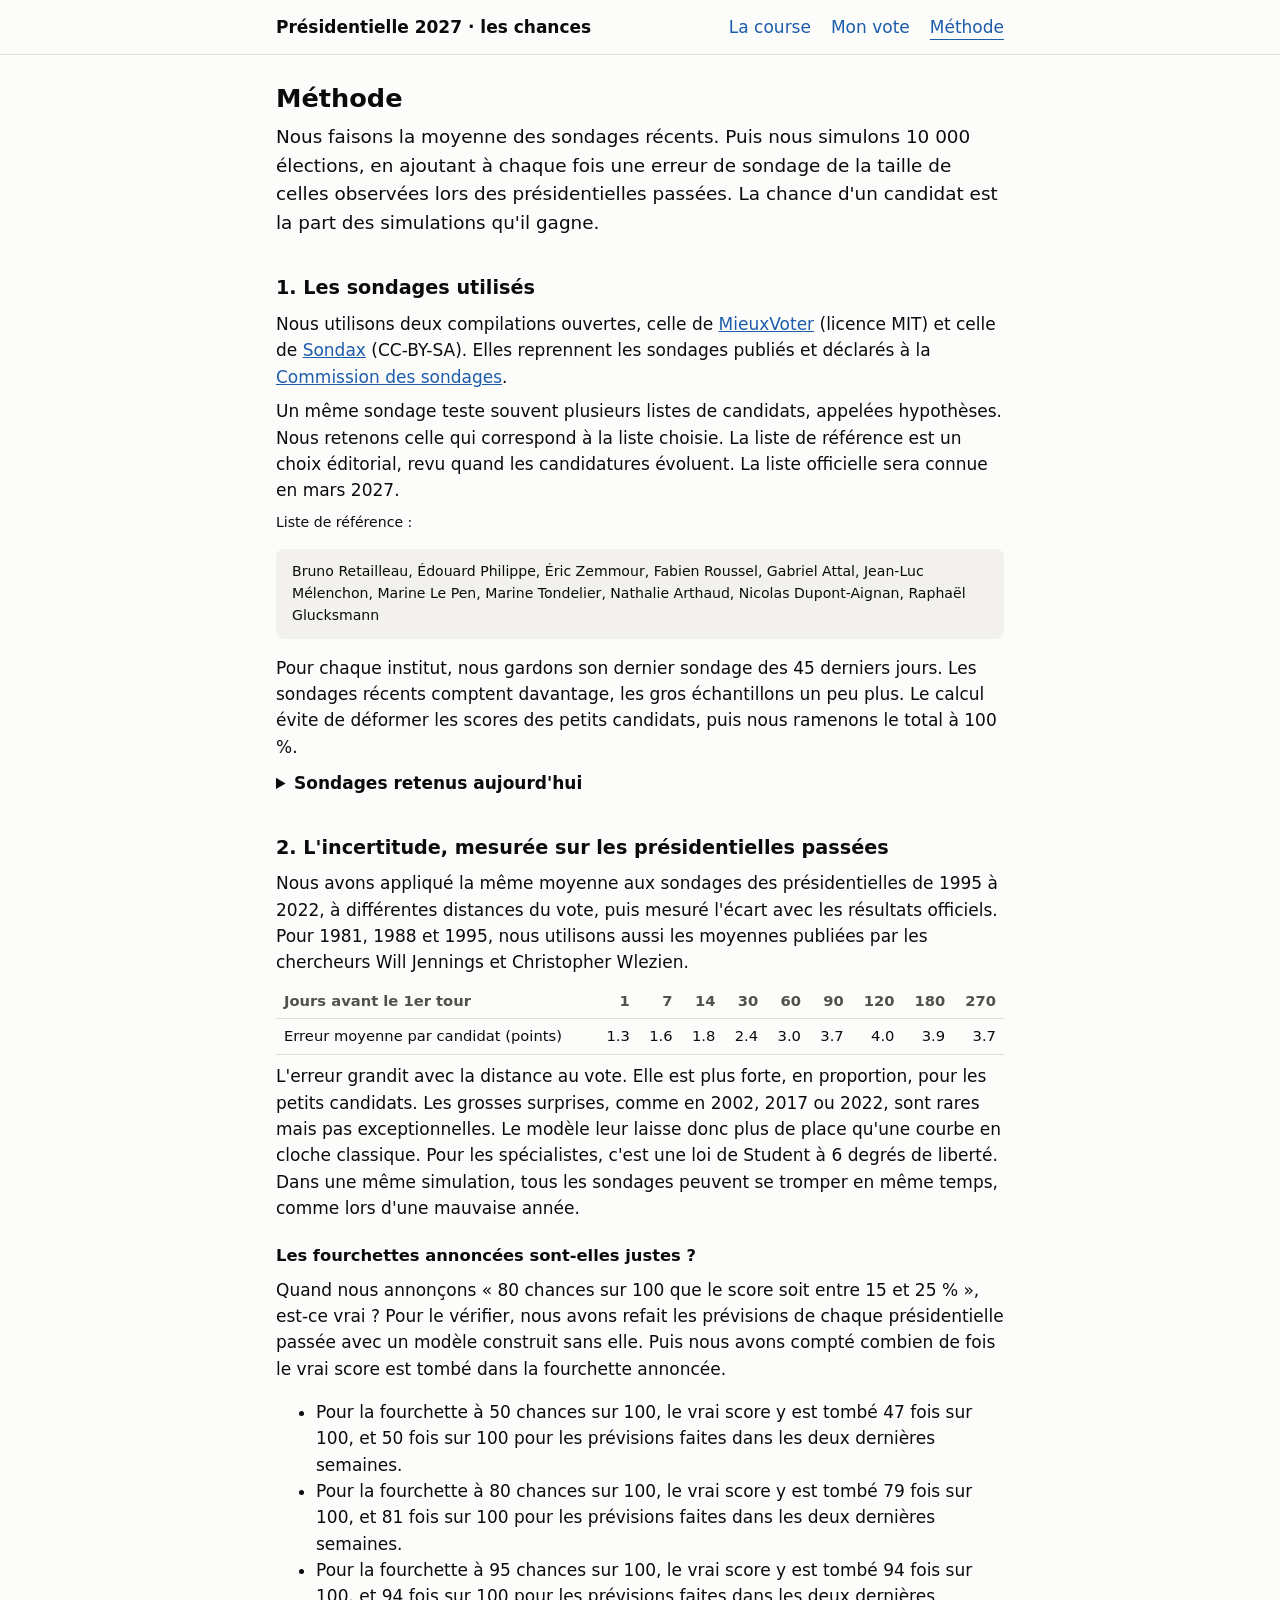
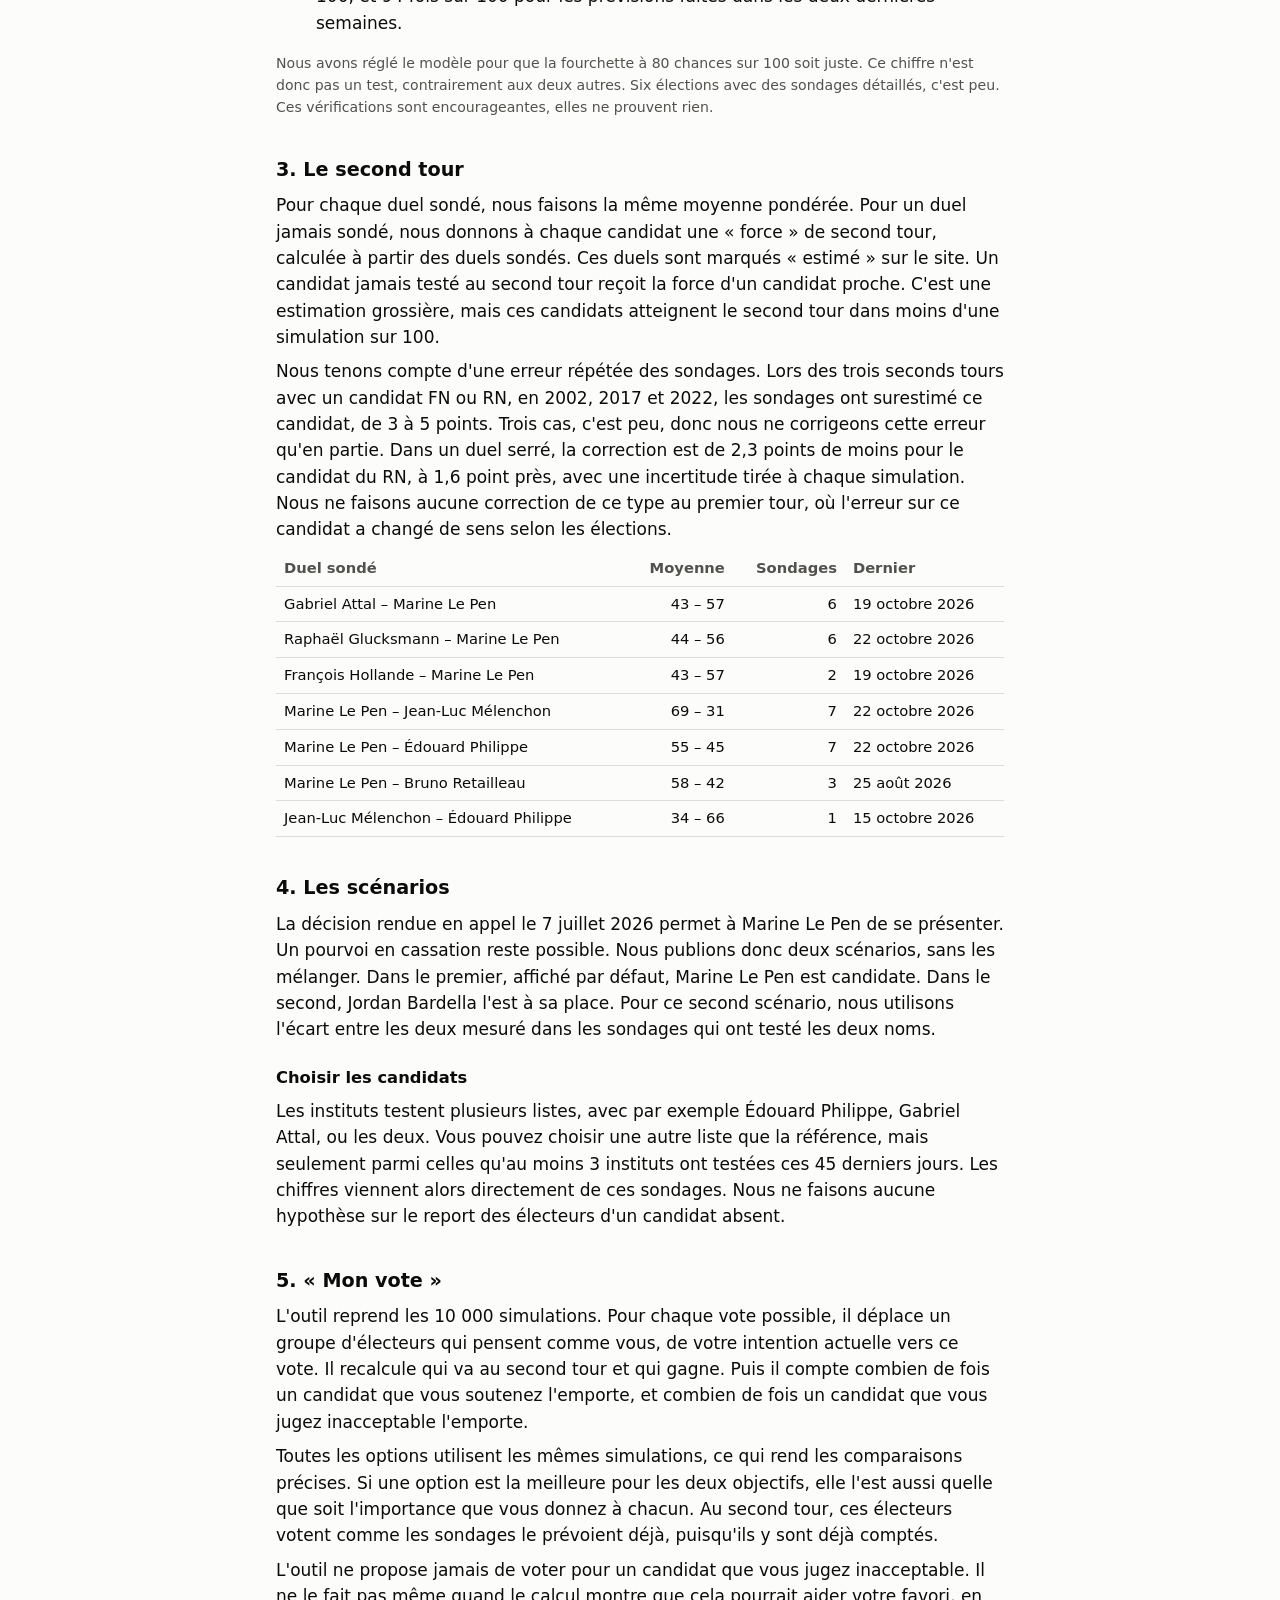
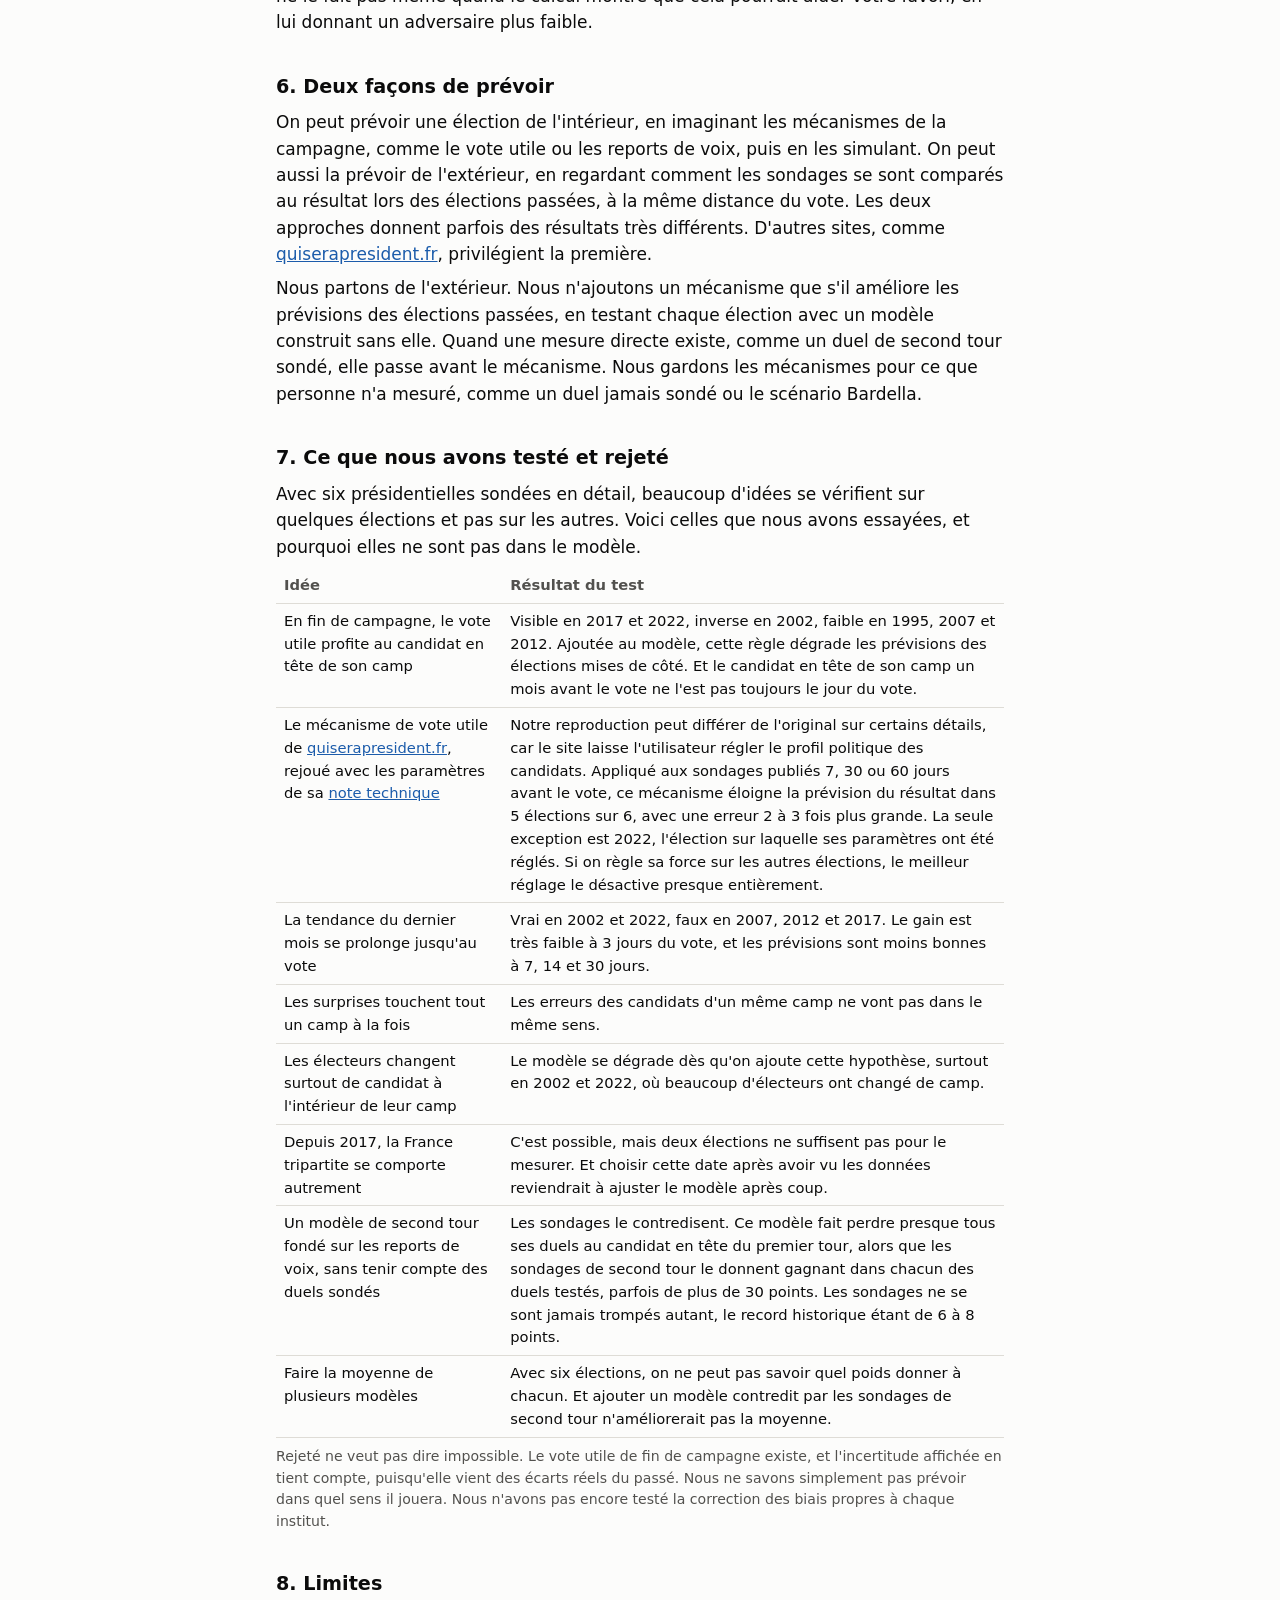
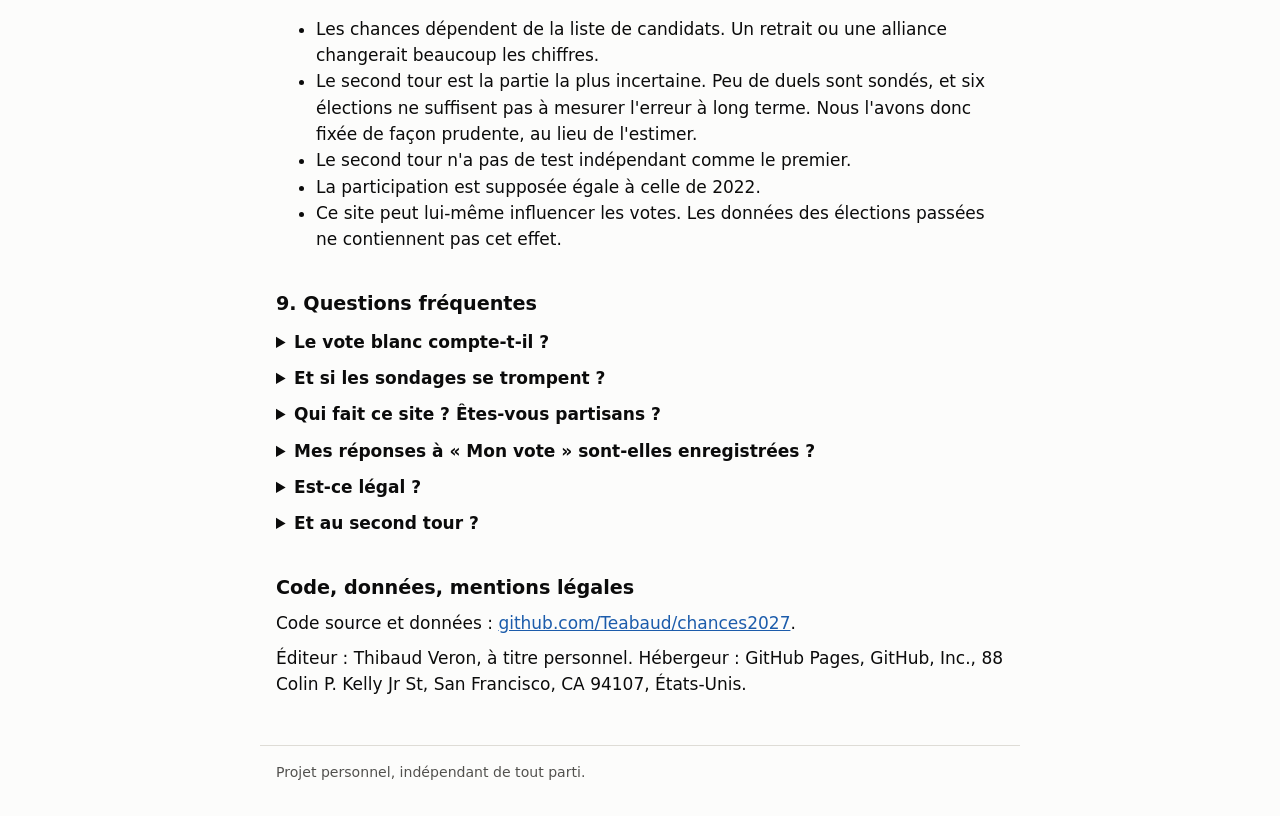
==== commit 7131f1ac: "Vote tests: no fixed answers on daily data; strip HTML from third-party poll text; CSP The persona c" ====
--- a/site/methode.html
+++ b/site/methode.html
@@ -2,6 +2,7 @@
 <html lang="fr">
 <head>
 <meta charset="utf-8">
+<meta http-equiv="Content-Security-Policy" content="script-src 'self'; object-src 'none'; base-uri 'none'">
 <meta name="viewport" content="width=device-width, initial-scale=1">
 <title>Présidentielle 2027, méthode</title>
 <meta name="description" content="Comment les sondages sont transformés en chances : données, modèle, tests sur les présidentielles passées, limites.">
@@ -28,7 +29,6 @@
     La liste de référence est un choix éditorial, revu quand les candidatures évoluent. La liste officielle sera connue en mars 2027.</p>
   <p class="small">Liste de référence :</p>
   <p id="lineup" class="box small"></p>
-  <p id="excluded" class="small"></p>
   <p>Pour chaque institut, nous gardons son dernier sondage des 45 derniers jours. Les sondages récents comptent davantage,
     les gros échantillons un peu plus. Le calcul évite de déformer les scores des petits candidats, puis nous ramenons le total à 100 %.</p>
   <details><summary>Sondages retenus aujourd'hui</summary>
--- a/site/style.css
+++ b/site/style.css
@@ -8,6 +8,9 @@
   --text-3: #6f6e69;
   --series-1: #2a78d6;
   --series-2: #eb6834;
+  --series-3: #1baf7a;
+  --series-4: #eda100;
+  --series-5: #e87ba4;
   --accent: #1c5cab;
   --warn-bg: #fff4d6;
 }
@@ -22,6 +25,9 @@
     --text-3: #9d9c93;
     --series-1: #3987e5;
     --series-2: #d95926;
+    --series-3: #199e70;
+    --series-4: #c98500;
+    --series-5: #d55181;
     --accent: #86b6ef;
     --warn-bg: #3a3016;
   }
@@ -36,6 +42,9 @@
   --text-3: #9d9c93;
   --series-1: #3987e5;
   --series-2: #d95926;
+  --series-3: #199e70;
+  --series-4: #c98500;
+  --series-5: #d55181;
   --accent: #86b6ef;
   --warn-bg: #3a3016;
 }
@@ -63,6 +72,13 @@
 .small { font-size: 0.88rem; }
 .box { background: var(--surface-2); border-radius: 8px; padding: 12px 16px; margin: 16px 0; }
 .warn { background: var(--warn-bg); }
+.cta { border-left: 4px solid var(--accent); }
+.hero .chart { min-height: 240px; }
+details.scen { margin: 8px 0 4px; }
+details.scen > summary { font-weight: 400; font-size: 0.92rem; color: var(--text-2); }
+details.scen > summary strong { color: var(--text); }
+.cta p { margin-top: 0; }
+a.btn { display: inline-block; text-decoration: none; background: var(--accent); color: var(--surface); border-color: var(--accent); font-weight: 600; }
 .tabs { display: flex; gap: 8px; flex-wrap: wrap; margin: 12px 0; }
 .tabs button, .btn {
   font: inherit; font-size: 0.92rem; padding: 6px 12px; border-radius: 999px;
@@ -109,3 +125,24 @@
   .seg button { padding: 6px 7px; }
 }
 footer { border-top: 1px solid var(--border); margin-top: 48px; padding-top: 16px; padding-bottom: 32px; color: var(--text-2); font-size: 0.88rem; }
+
+/* explanations under charts, compact caveats */
+details.help { margin: 6px 0 14px; font-size: 0.88rem; color: var(--text-2); }
+details.help > summary { font-weight: 400; color: var(--accent); }
+details.help > div { margin-top: 6px; }
+details.help p { margin: 4px 0; }
+.center { text-align: center; }
+.cta.center { border-left: 0; padding: 18px 16px; }
+.cta.center p { font-size: 1.1rem; margin-bottom: 12px; }
+a.btn.big { font-size: 1.05rem; padding: 10px 22px; }
+/* vote advice */
+.advice { font-size: 1.4rem; line-height: 1.3; margin: 10px 0 6px; }
+.advice-block { border-left: 4px solid var(--accent); padding: 4px 0 4px 14px; margin: 14px 0; }
+.advice-block ul { margin: 6px 0; padding-left: 20px; }
+
+/* good / bad for the user (status palette, never used for series; always paired with ▲ / ▼ and a word) */
+.good { color: #0ca30c; }
+.bad { color: #d03b3b; }
+.advice-block.alt { border-left-color: var(--border); font-size: 0.95rem; }
+.notes { margin-top: 40px; padding-top: 8px; border-top: 1px solid var(--border); }
+.notes h2 { font-size: 1rem; color: var(--text-2); margin-top: 12px; }
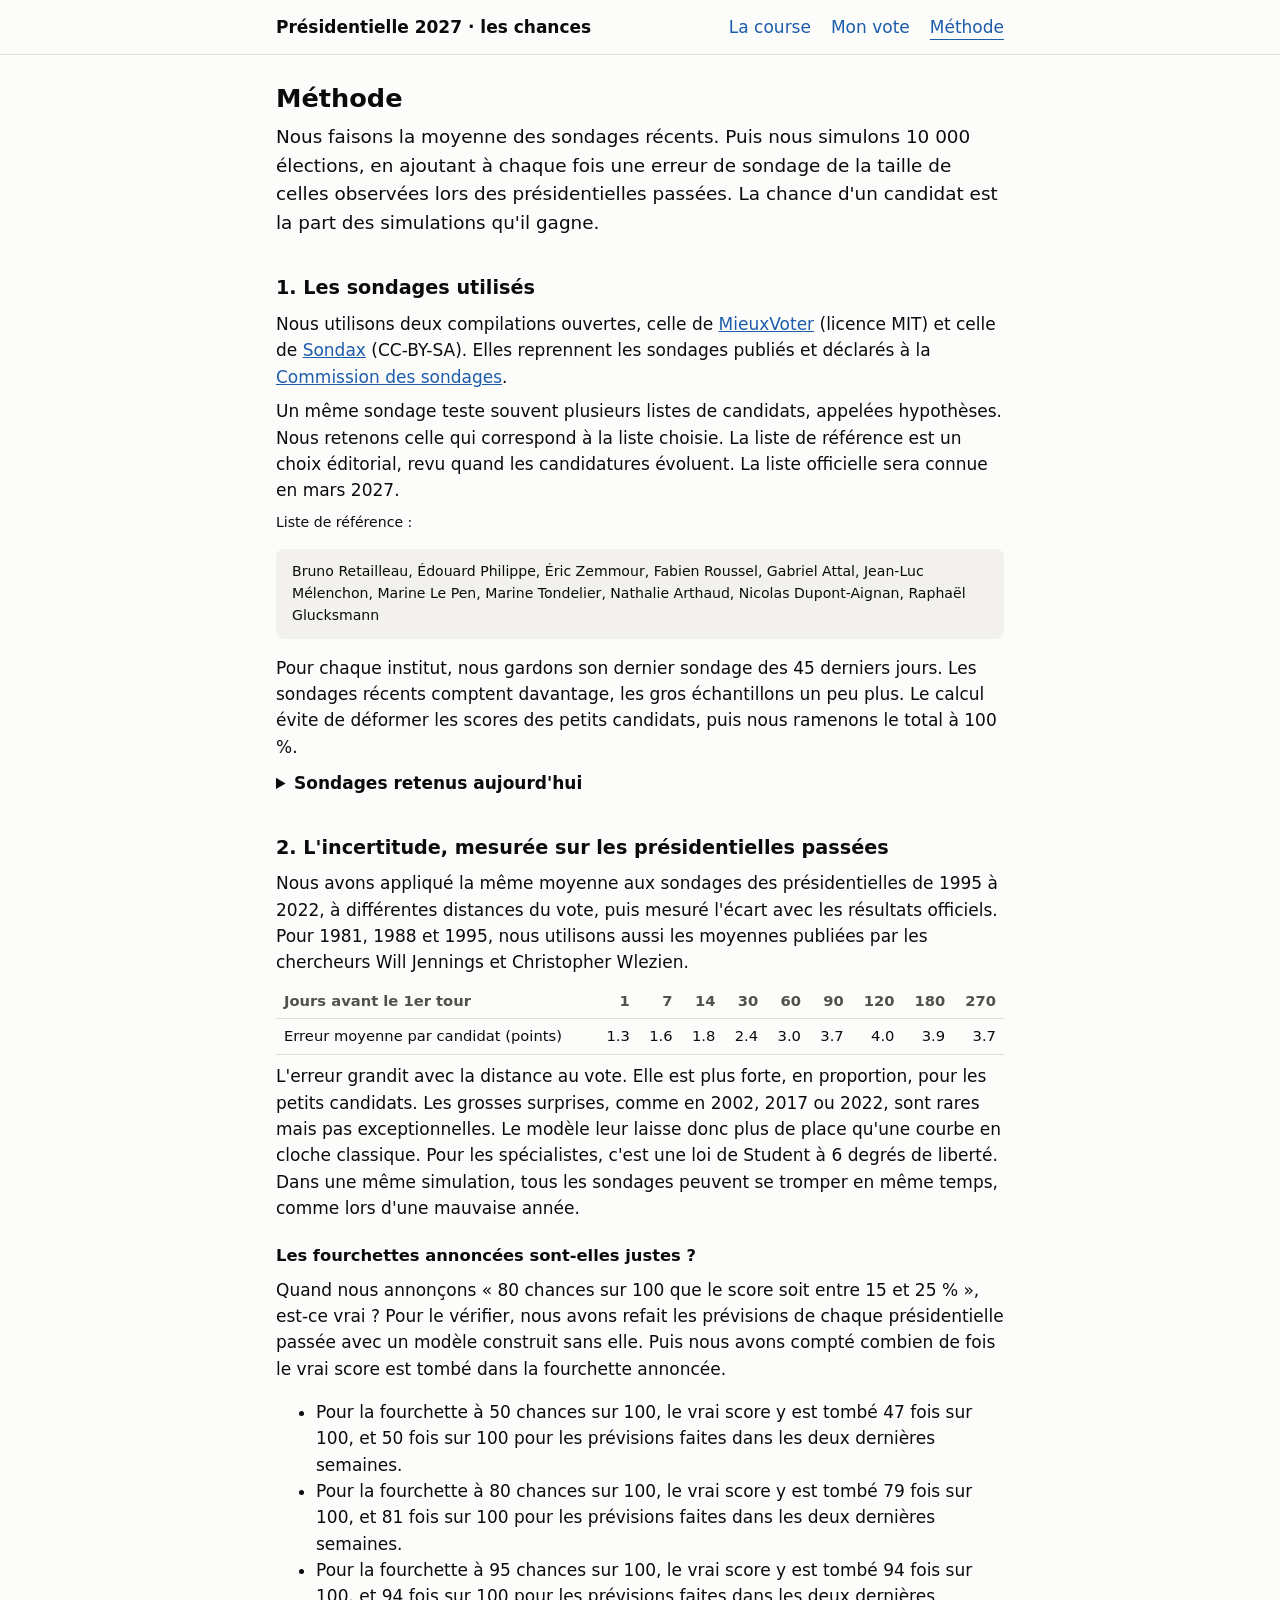
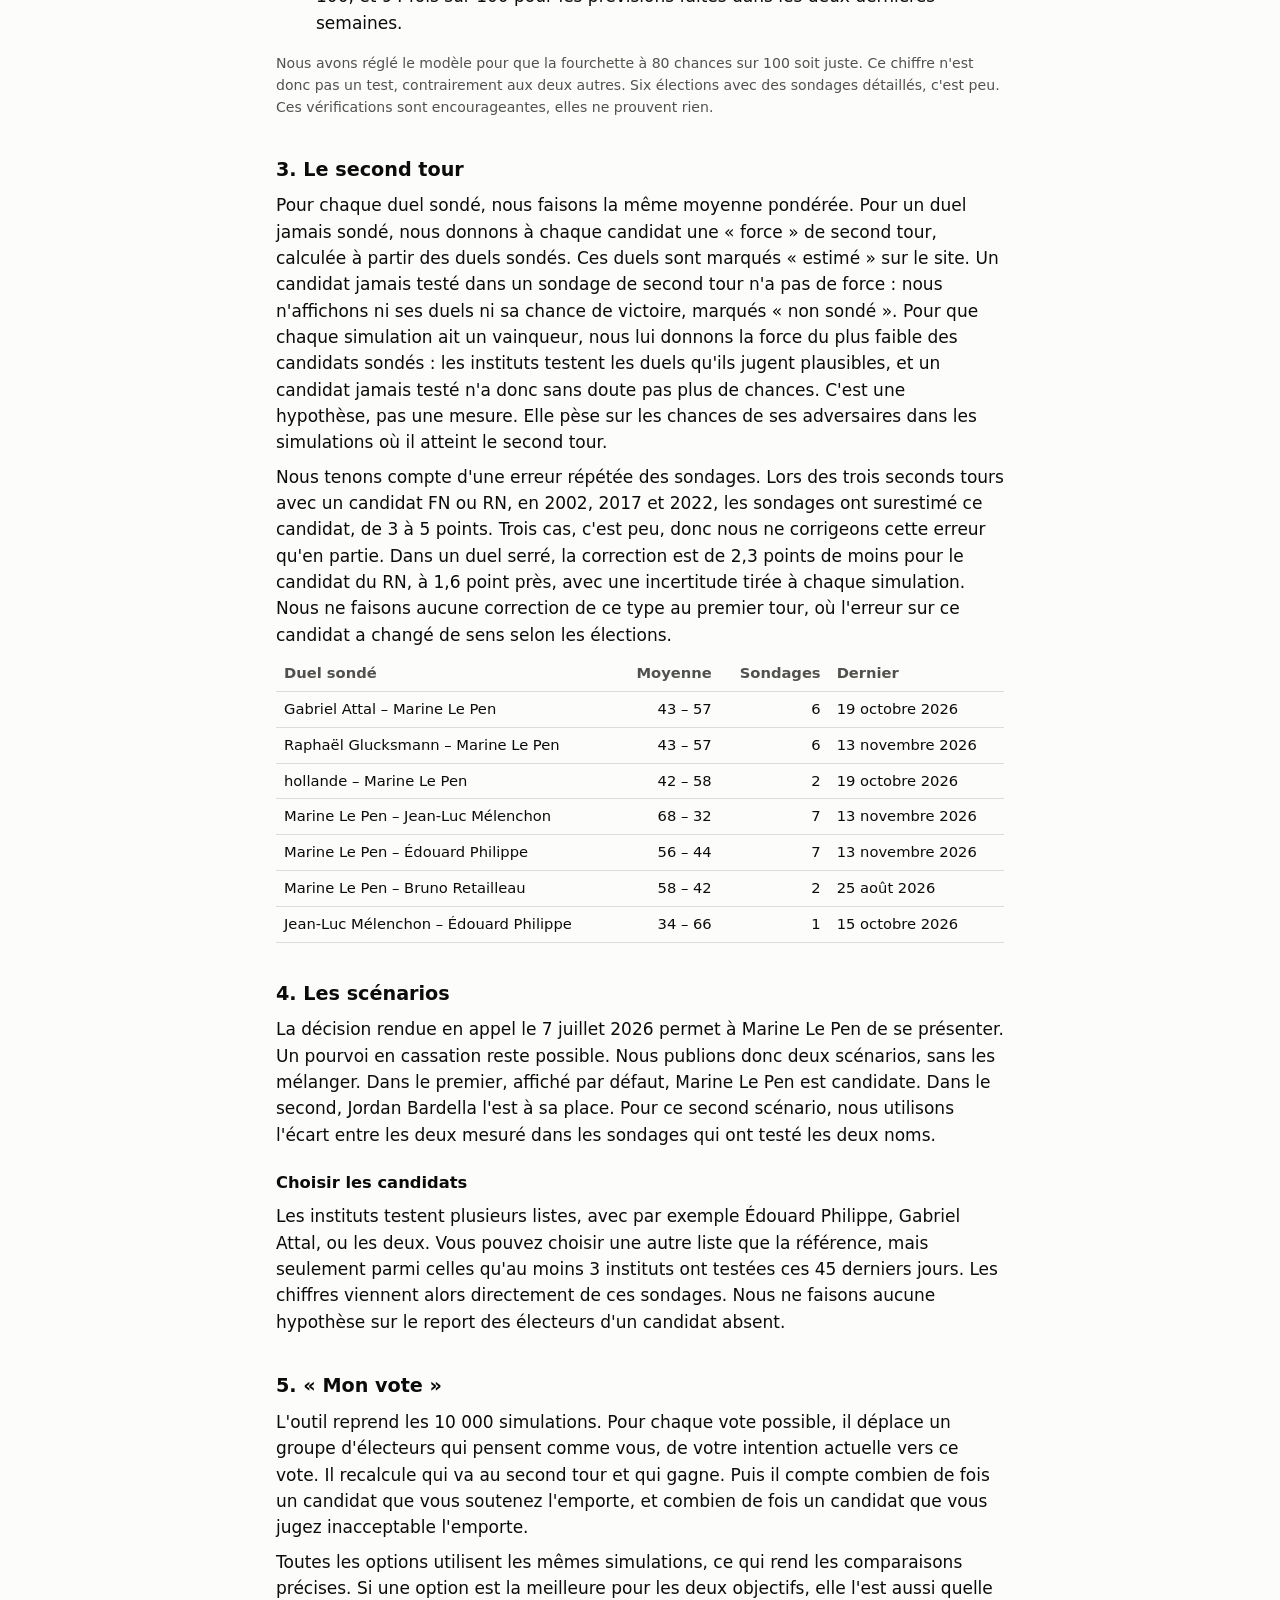
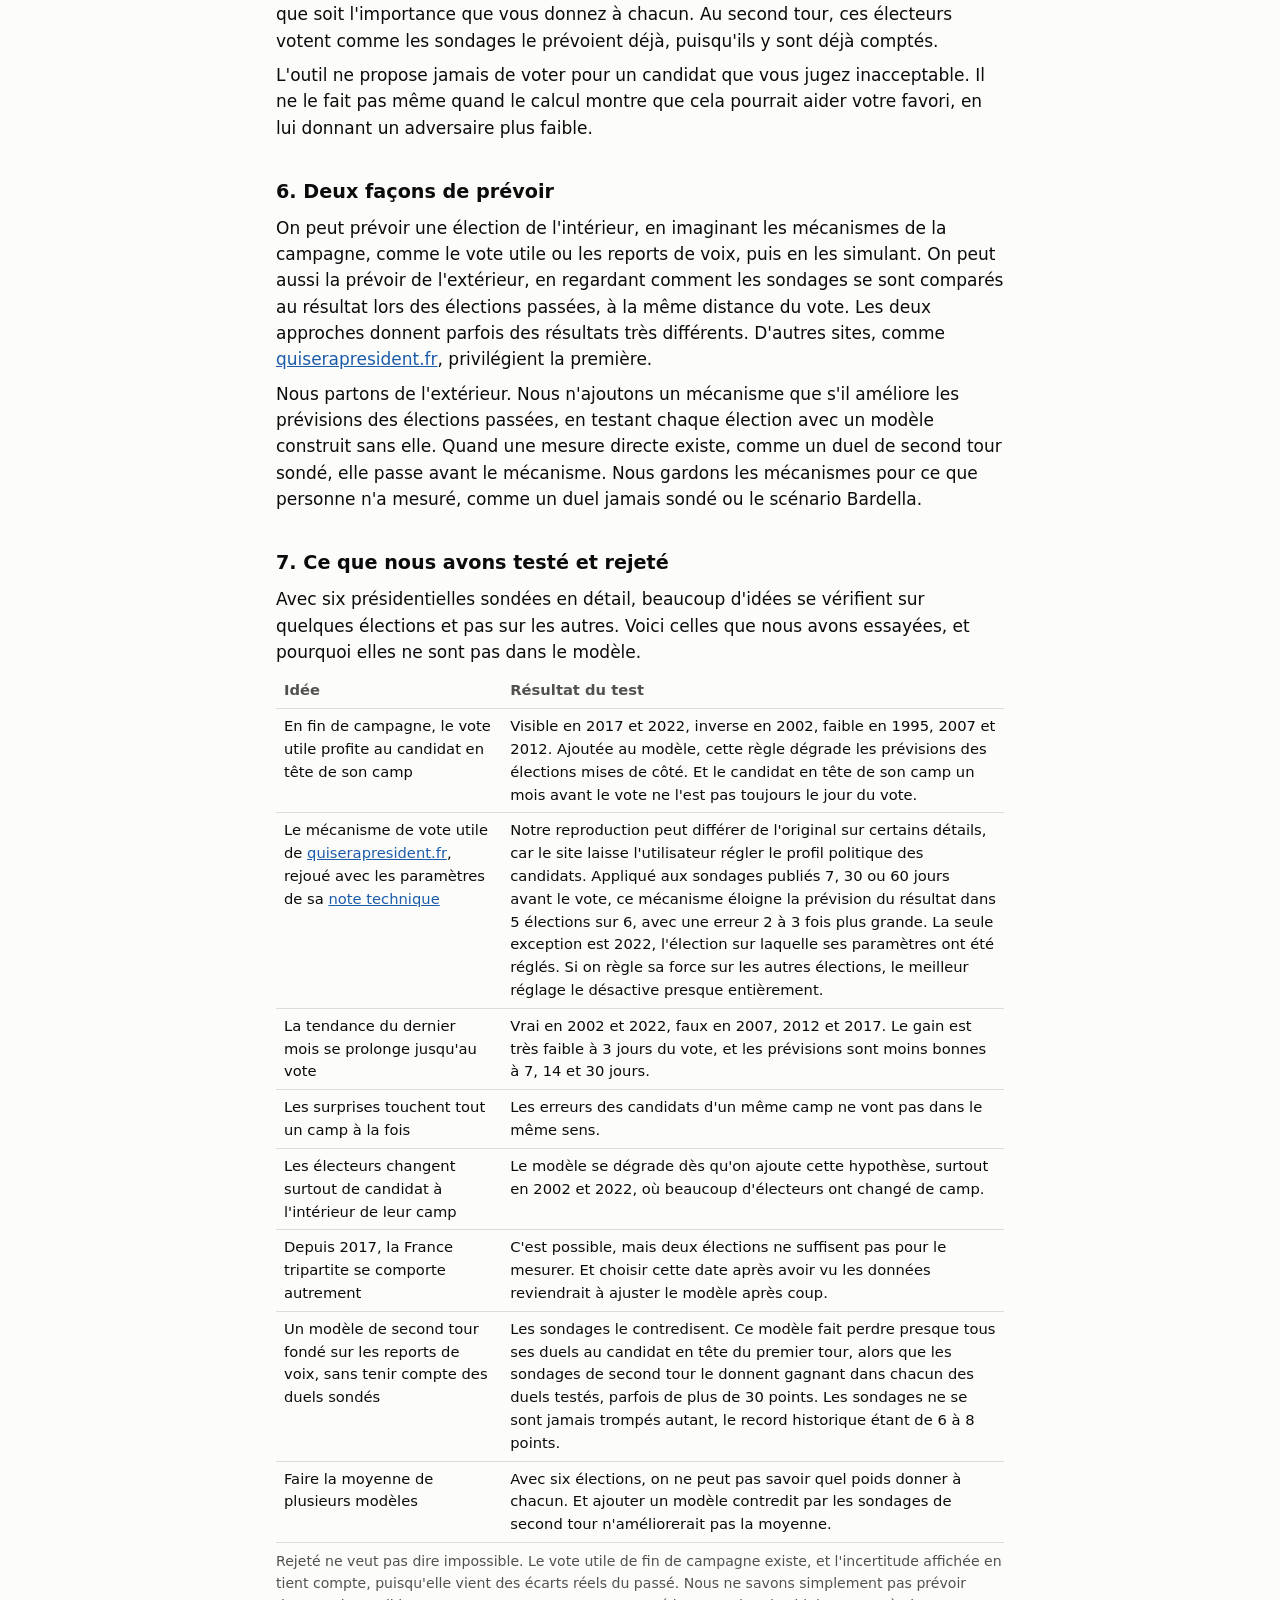
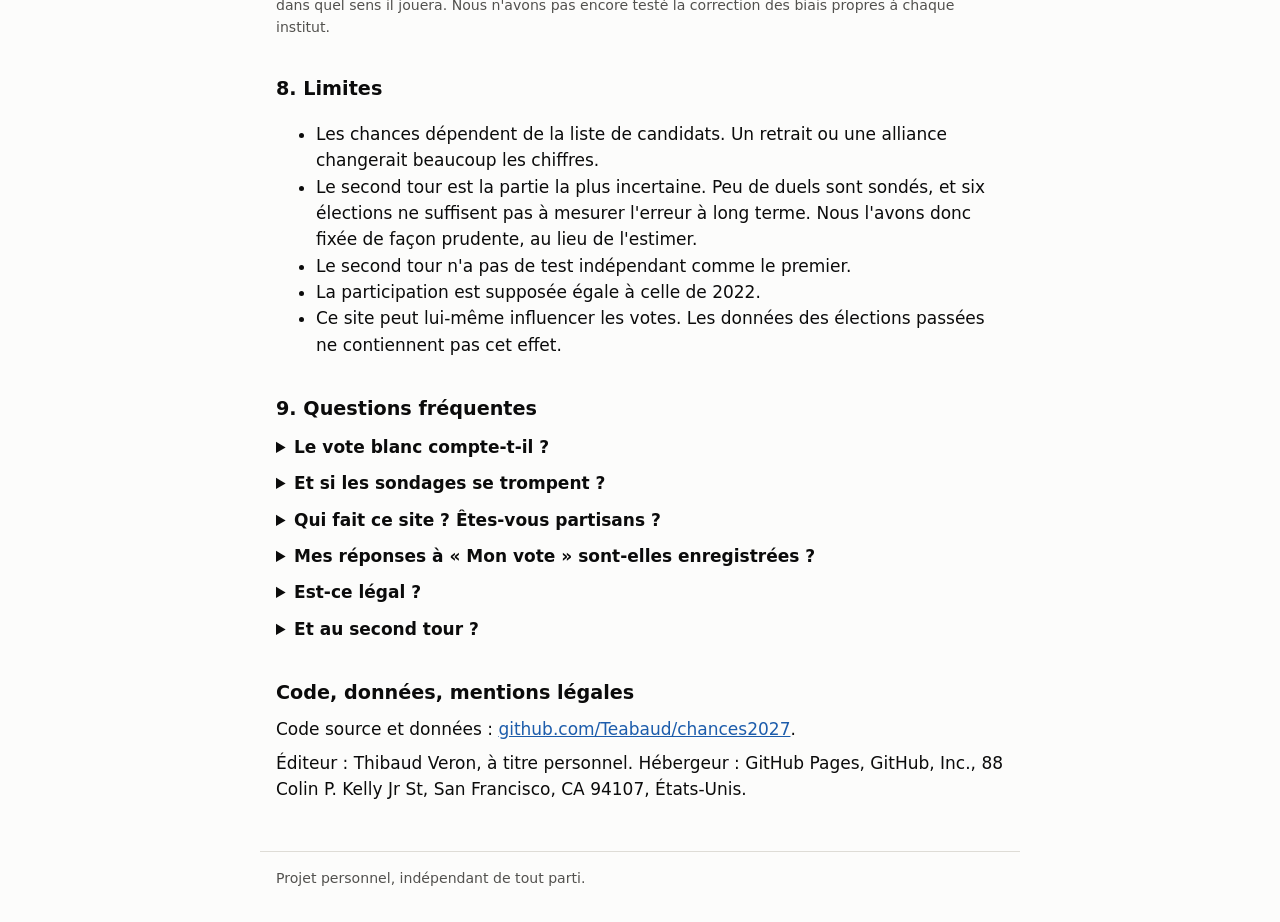
==== commit fd1fd111: "R2: never-polled candidates get the weakest polled strength, shown « non sondé » The daily run of 20" ====
--- a/site/methode.html
+++ b/site/methode.html
@@ -57,8 +57,10 @@
   <h2>3. Le second tour</h2>
   <p>Pour chaque duel sondé, nous faisons la même moyenne pondérée. Pour un duel jamais sondé, nous donnons à chaque candidat
     une « force » de second tour, calculée à partir des duels sondés. Ces duels sont marqués « estimé » sur le site.
-    Un candidat jamais testé au second tour reçoit la force d'un candidat proche. C'est une estimation grossière, mais ces candidats
-    atteignent le second tour dans moins d'une simulation sur 100.</p>
+    Un candidat jamais testé dans un sondage de second tour n'a pas de force : nous n'affichons ni ses duels ni sa chance de victoire,
+    marqués « non sondé ». Pour que chaque simulation ait un vainqueur, nous lui donnons la force du plus faible des candidats sondés :
+    les instituts testent les duels qu'ils jugent plausibles, et un candidat jamais testé n'a donc sans doute pas plus de chances.
+    C'est une hypothèse, pas une mesure. Elle pèse sur les chances de ses adversaires dans les simulations où il atteint le second tour.</p>
   <p>Nous tenons compte d'une erreur répétée des sondages. Lors des trois seconds tours avec un candidat FN ou RN, en 2002, 2017 et 2022,
     les sondages ont surestimé ce candidat, de 3 à 5 points. Trois cas, c'est peu, donc nous ne corrigeons cette erreur qu'en partie.
     Dans un duel serré, la correction est de <span id="rnbias"></span>, avec une incertitude tirée à chaque simulation.
